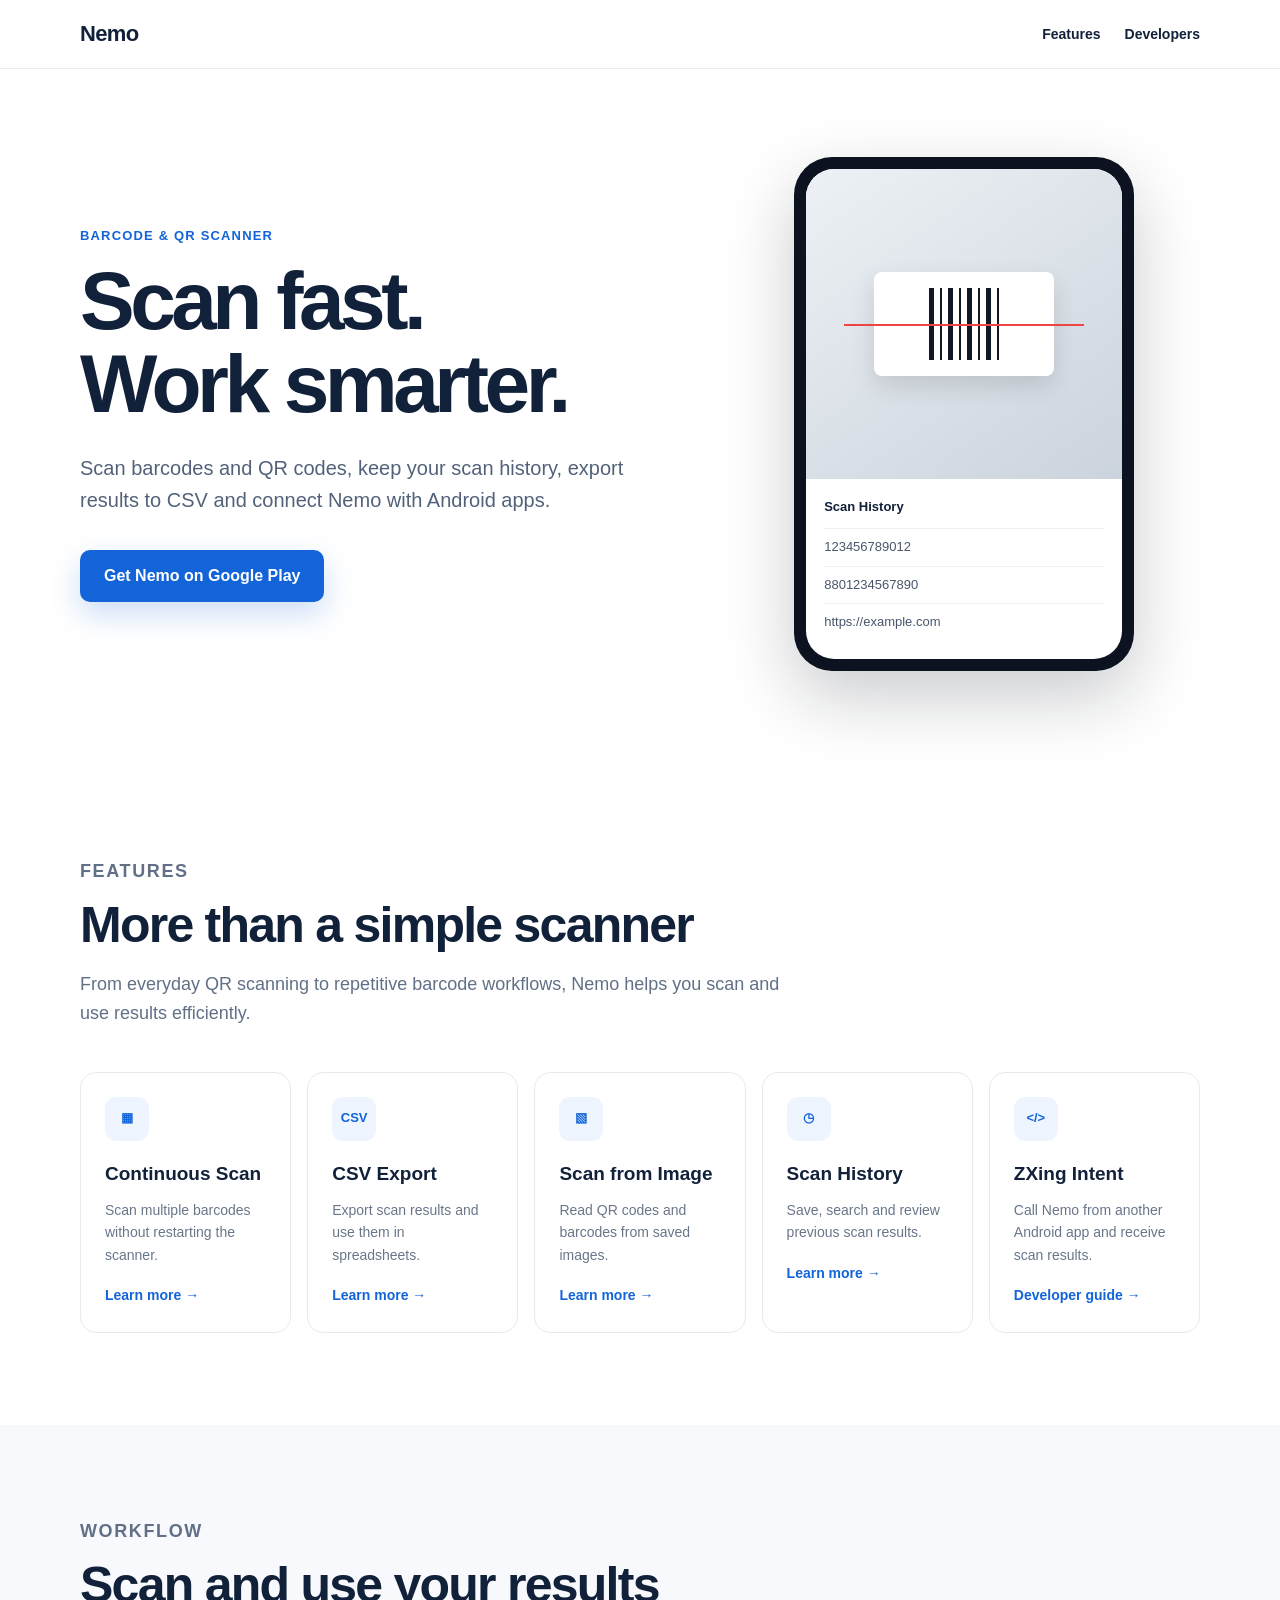
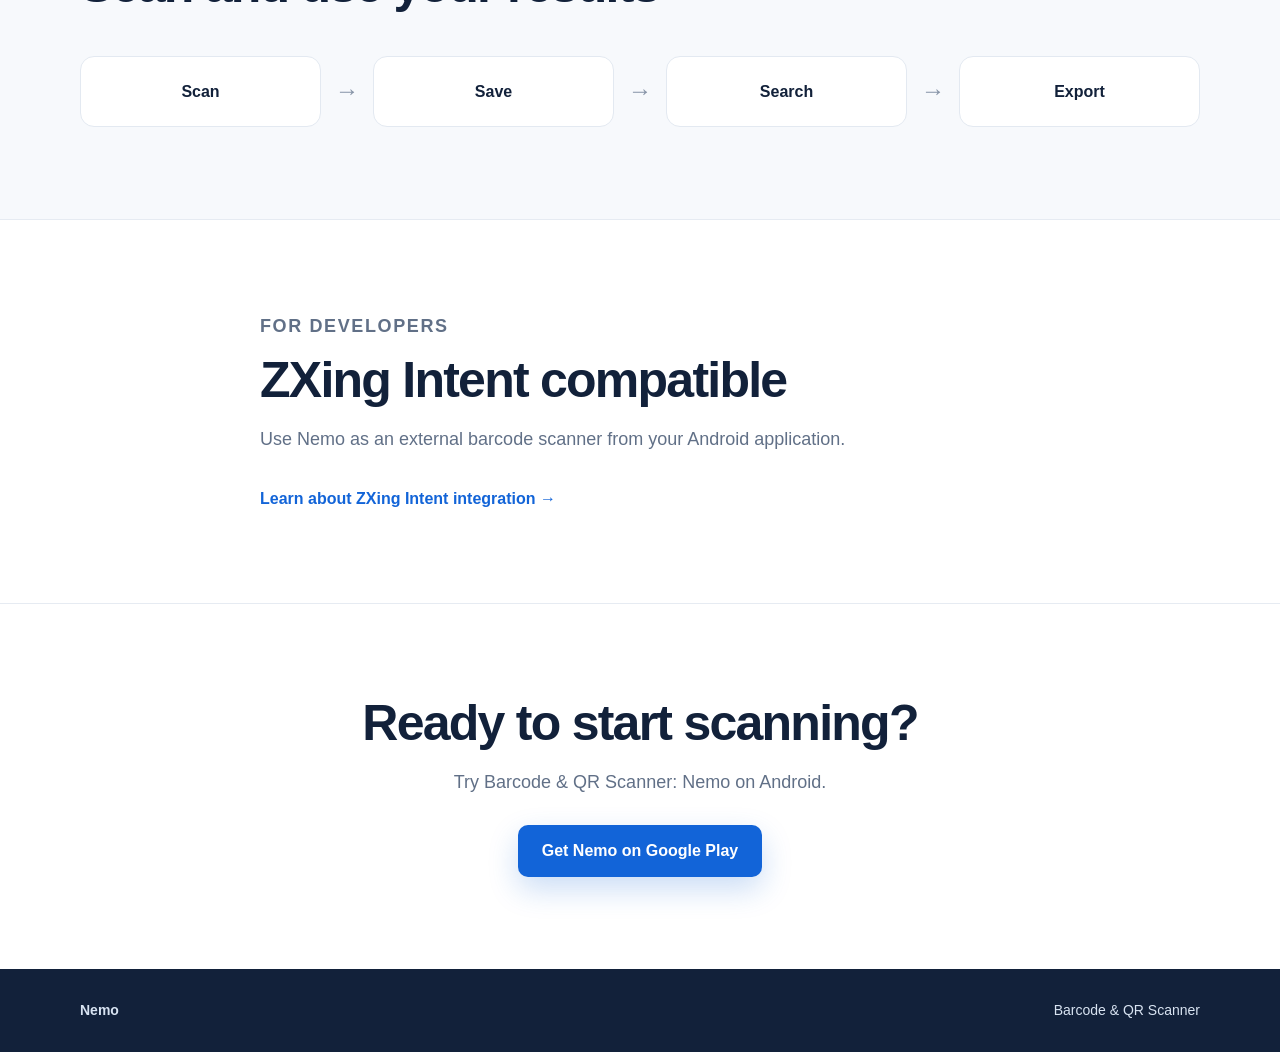
==== index.html @ 922a082a "feat: add ZXing Intent developer landing page" ====
<!DOCTYPE html>
<html lang="en">
<head>
    <meta charset="UTF-8">
    <meta name="viewport" content="width=device-width, initial-scale=1.0">

    <title>Barcode & QR Scanner: Nemo</title>
    <meta
        name="description"
        content="Fast barcode and QR scanning with continuous scan, image scanning, history, CSV export and ZXing Intent support."
    >

    <link rel="stylesheet" href="css/style.css">
</head>

<body>

<header class="site-header">
    <div class="container header-inner">
        <a href="./" class="logo">Nemo</a>

        <nav class="nav">
            <a href="#features">Features</a>
            <a href="#developers">Developers</a>
        </nav>
    </div>
</header>

<main>

    <section class="hero">
        <div class="container hero-inner">

            <div class="hero-copy">
                <p class="eyebrow">Barcode & QR Scanner</p>

                <h1>
                    Scan fast.<br>
                    Work smarter.
                </h1>

                <p class="hero-description">
                    Scan barcodes and QR codes, keep your scan history,
                    export results to CSV and connect Nemo with Android apps.
                </p>

                <div class="hero-actions">
                    <a
                        class="button button-primary play-store-cta"
                        data-page="home"
                        href="https://play.google.com/store/apps/details?id=kr.co.bizadmin.scanner"
                        target="_blank"
                        rel="noopener noreferrer"
                    >
                        Get Nemo on Google Play
                    </a>
                </div>
            </div>

            <div class="scanner-preview" aria-label="Nemo scanner preview">
                <div class="phone-frame">
                    <div class="phone-screen">
                        <div class="camera-area">
                            <div class="scan-line"></div>
                            <div class="barcode-box">
                                <span></span>
                                <span></span>
                                <span></span>
                                <span></span>
                                <span></span>
                                <span></span>
                                <span></span>
                                <span></span>
                            </div>
                        </div>

                        <div class="history-preview">
                            <strong>Scan History</strong>
                            <div>123456789012</div>
                            <div>8801234567890</div>
                            <div>https://example.com</div>
                        </div>
                    </div>
                </div>
            </div>

        </div>
    </section>

    <section class="section" id="features">
        <div class="container">

            <div class="section-heading">
                <p class="eyebrow">Features</p>
                <h2>More than a simple scanner</h2>
                <p>
                    From everyday QR scanning to repetitive barcode workflows,
                    Nemo helps you scan and use results efficiently.
                </p>
            </div>

            <div class="feature-grid">

                <a class="feature-card" href="continuous-barcode-scanner/">
                    <div class="feature-icon">▦</div>
                    <h3>Continuous Scan</h3>
                    <p>Scan multiple barcodes without restarting the scanner.</p>
                    <span class="feature-link">Learn more →</span>
                </a>

                <a class="feature-card" href="barcode-scanner-csv-export/">
                    <div class="feature-icon">CSV</div>
                    <h3>CSV Export</h3>
                    <p>Export scan results and use them in spreadsheets.</p>
                    <span class="feature-link">Learn more →</span>
                </a>

                <a class="feature-card" href="scan-qr-from-image/">
                    <div class="feature-icon">▧</div>
                    <h3>Scan from Image</h3>
                    <p>Read QR codes and barcodes from saved images.</p>
                    <span class="feature-link">Learn more →</span>
                </a>

                <a class="feature-card" href="barcode-scanner-history/">
                    <div class="feature-icon">◷</div>
                    <h3>Scan History</h3>
                    <p>Save, search and review previous scan results.</p>
                    <span class="feature-link">Learn more →</span>
                </a>

                <a class="feature-card" href="zxing-intent-scanner/">
                    <div class="feature-icon">&lt;/&gt;</div>
                    <h3>ZXing Intent</h3>
                    <p>Call Nemo from another Android app and receive scan results.</p>
                    <span class="feature-link">Developer guide →</span>
                </a>

            </div>
        </div>
    </section>

    <section class="section workflow-section">
        <div class="container">
            <div class="section-heading">
                <p class="eyebrow">Workflow</p>
                <h2>Scan and use your results</h2>
            </div>

            <div class="workflow-row">
                <div class="workflow-item">Scan</div>
                <div class="workflow-arrow">→</div>
                <div class="workflow-item">Save</div>
                <div class="workflow-arrow">→</div>
                <div class="workflow-item">Search</div>
                <div class="workflow-arrow">→</div>
                <div class="workflow-item">Export</div>
            </div>
        </div>
    </section>

    <section class="section developer-section" id="developers">
        <div class="container developer-inner">
            <p class="eyebrow">For Developers</p>
            <h2>ZXing Intent compatible</h2>
            <p>
                Use Nemo as an external barcode scanner
                from your Android application.
            </p>

            <a href="zxing-intent-scanner/" class="text-link">
                Learn about ZXing Intent integration →
            </a>
        </div>
    </section>

    <section class="section final-cta">
        <div class="container">
            <h2>Ready to start scanning?</h2>
            <p>Try Barcode & QR Scanner: Nemo on Android.</p>

            <a
                class="button button-primary play-store-cta"
                data-page="home"
                href="https://play.google.com/store/apps/details?id=kr.co.bizadmin.scanner"
                target="_blank"
                rel="noopener noreferrer"
            >
                Get Nemo on Google Play
            </a>
        </div>
    </section>

</main>

<footer class="site-footer">
    <div class="container footer-inner">
        <strong>Nemo</strong>
        <span>Barcode & QR Scanner</span>
    </div>
</footer>

<script src="js/main.js"></script>

</body>
</html>
---- css/style.css ----
* {
    box-sizing: border-box;
}

html {
    scroll-behavior: smooth;
}

body {
    margin: 0;
    font-family:
        -apple-system,
        BlinkMacSystemFont,
        "Segoe UI",
        Roboto,
        Arial,
        sans-serif;
    color: #12213a;
    background: #ffffff;
    line-height: 1.6;
}

a {
    color: inherit;
    text-decoration: none;
}

.container {
    width: min(1120px, calc(100% - 40px));
    margin: 0 auto;
}

.site-header {
    position: sticky;
    top: 0;
    z-index: 100;
    border-bottom: 1px solid #e7ecf3;
    background: rgba(255, 255, 255, 0.94);
    backdrop-filter: blur(12px);
}

.header-inner {
    min-height: 68px;
    display: flex;
    align-items: center;
    justify-content: space-between;
    gap: 24px;
}

.logo {
    font-size: 22px;
    font-weight: 800;
    letter-spacing: -0.03em;
}

.nav {
    display: flex;
    gap: 24px;
}

.nav a {
    font-size: 14px;
    font-weight: 700;
}

.hero {
    padding: 88px 0 94px;
    overflow: hidden;
}

.hero-inner {
    display: grid;
    grid-template-columns: 1.1fr 0.9fr;
    align-items: center;
    gap: 72px;
}

.hero-copy {
    max-width: 660px;
}

.eyebrow {
    margin: 0 0 12px;
    font-size: 13px;
    font-weight: 800;
    letter-spacing: 0.09em;
    text-transform: uppercase;
    color: #1264d8;
}

.hero h1 {
    margin: 0;
    font-size: clamp(52px, 7vw, 82px);
    line-height: 1.02;
    letter-spacing: -0.055em;
}

.hero-description {
    max-width: 650px;
    margin: 26px 0 0;
    font-size: 20px;
    color: #53627a;
}

.hero-actions {
    margin-top: 34px;
}

.button {
    display: inline-flex;
    align-items: center;
    justify-content: center;
    min-height: 52px;
    padding: 0 24px;
    border-radius: 10px;
    font-weight: 800;
    transition: transform 0.18s ease, box-shadow 0.18s ease;
}

.button:hover {
    transform: translateY(-2px);
}

.button-primary {
    color: #ffffff;
    background: #1264d8;
    box-shadow: 0 12px 30px rgba(18, 100, 216, 0.22);
}

.scanner-preview {
    display: flex;
    justify-content: center;
}

.phone-frame {
    width: min(340px, 84vw);
    padding: 12px;
    border-radius: 38px;
    background: #0c1220;
    box-shadow: 0 26px 70px rgba(12, 18, 32, 0.22);
}

.phone-screen {
    overflow: hidden;
    border-radius: 28px;
    background: #ffffff;
}

.camera-area {
    position: relative;
    min-height: 310px;
    display: grid;
    place-items: center;
    background: linear-gradient(145deg, #edf1f5, #cbd3dc);
}

.scan-line {
    position: absolute;
    left: 12%;
    right: 12%;
    top: 50%;
    height: 2px;
    background: #ef4444;
}

.barcode-box {
    width: 180px;
    height: 104px;
    padding: 16px;
    display: flex;
    gap: 6px;
    justify-content: center;
    align-items: stretch;
    border-radius: 8px;
    background: #ffffff;
    box-shadow: 0 10px 25px rgba(0, 0, 0, 0.12);
}

.barcode-box span {
    width: 5px;
    background: #111827;
}

.barcode-box span:nth-child(2n) {
    width: 2px;
}

.history-preview {
    padding: 18px;
    font-size: 13px;
}

.history-preview strong {
    display: block;
    margin-bottom: 10px;
}

.history-preview div {
    padding: 8px 0;
    border-top: 1px solid #edf0f4;
    color: #49566b;
}

.section {
    padding: 92px 0;
}

.section-heading {
    max-width: 720px;
    margin-bottom: 44px;
}

.section-heading h2,
.developer-section h2,
.final-cta h2 {
    margin: 0 0 16px;
    font-size: clamp(34px, 5vw, 50px);
    line-height: 1.08;
    letter-spacing: -0.035em;
}

.section-heading p,
.developer-section p,
.final-cta p {
    color: #617087;
    font-size: 18px;
}

.feature-grid {
    display: grid;
    grid-template-columns: repeat(5, minmax(0, 1fr));
    gap: 16px;
}

.feature-card {
    min-height: 200px;
    padding: 24px;
    border: 1px solid #e6ebf2;
    border-radius: 16px;
    background: #ffffff;
}

.feature-icon {
    width: 44px;
    height: 44px;
    margin-bottom: 18px;
    display: grid;
    place-items: center;
    border-radius: 11px;
    background: #eef5ff;
    color: #1264d8;
    font-size: 13px;
    font-weight: 900;
}

.feature-card h3 {
    margin: 0 0 10px;
    font-size: 19px;
}

.feature-card p {
    margin: 0;
    color: #69768a;
    font-size: 14px;
}

.workflow-section {
    background: #f7f9fc;
}

.workflow-row {
    display: flex;
    align-items: center;
    gap: 14px;
}

.workflow-item {
    flex: 1;
    padding: 22px;
    text-align: center;
    border: 1px solid #e3e9f1;
    border-radius: 14px;
    background: #ffffff;
    font-weight: 800;
}

.workflow-arrow {
    color: #8794a7;
    font-size: 24px;
}

.developer-section {
    border-top: 1px solid #e6ebf2;
    border-bottom: 1px solid #e6ebf2;
}

.developer-inner {
    max-width: 760px;
}

.text-link {
    display: inline-block;
    margin-top: 14px;
    color: #1264d8;
    font-weight: 800;
}

.final-cta {
    text-align: center;
}

.final-cta p {
    margin-bottom: 28px;
}

.site-footer {
    padding: 30px 0;
    color: #d8e3f1;
    background: #12213a;
}

.footer-inner {
    display: flex;
    justify-content: space-between;
    gap: 18px;
    font-size: 14px;
}

@media (max-width: 980px) {
    .feature-grid {
        grid-template-columns: repeat(2, minmax(0, 1fr));
    }
}

@media (max-width: 760px) {
    .container {
        width: min(100% - 28px, 1120px);
    }

    .nav {
        gap: 14px;
    }

    .nav a {
        font-size: 13px;
    }

    .hero {
        padding: 66px 0 70px;
    }

    .hero-inner {
        grid-template-columns: 1fr;
        gap: 50px;
    }

    .hero-copy {
        text-align: center;
    }

    .hero-description {
        font-size: 18px;
    }

    .section {
        padding: 66px 0;
    }

    .feature-grid {
        grid-template-columns: 1fr;
    }

    .workflow-row {
        flex-direction: column;
    }

    .workflow-item {
        width: 100%;
    }

    .workflow-arrow {
        transform: rotate(90deg);
    }

    .footer-inner {
        flex-direction: column;
        align-items: center;
    }
}


.feature-link {
    display: inline-block;
    margin-top: 18px;
    color: #1264d8;
    font-size: 14px;
    font-weight: 800;
}

.page-hero {
    padding: 82px 0 72px;
    border-bottom: 1px solid #e7ecf3;
}

.page-hero-inner {
    max-width: 820px;
}

.page-hero h1 {
    margin: 0;
    font-size: clamp(46px, 7vw, 72px);
    line-height: 1.04;
    letter-spacing: -0.05em;
}

.page-hero p {
    max-width: 720px;
    margin: 24px 0 0;
    color: #5f6e84;
    font-size: 19px;
}

.page-hero-actions {
    margin-top: 30px;
}

.content-section {
    padding: 84px 0;
}

.content-narrow {
    max-width: 820px;
}

.content-section h2 {
    margin: 0 0 18px;
    font-size: clamp(30px, 4vw, 44px);
    line-height: 1.12;
    letter-spacing: -0.035em;
}

.content-section p {
    color: #5f6e84;
    font-size: 18px;
}

.use-case-grid {
    display: grid;
    grid-template-columns: repeat(3, minmax(0, 1fr));
    gap: 18px;
    margin-top: 34px;
}

.use-case-card {
    padding: 24px;
    border: 1px solid #e5ebf2;
    border-radius: 16px;
    background: #ffffff;
}

.use-case-card h3 {
    margin: 0 0 10px;
    font-size: 19px;
}

.use-case-card p {
    margin: 0;
    font-size: 15px;
}

.related-links {
    display: flex;
    flex-wrap: wrap;
    gap: 12px;
    margin-top: 26px;
}

.related-links a {
    padding: 12px 16px;
    border: 1px solid #dfe6ef;
    border-radius: 10px;
    font-weight: 750;
}

.back-home {
    display: inline-block;
    margin-bottom: 18px;
    color: #1264d8;
    font-weight: 800;
}

@media (max-width: 760px) {
    .page-hero {
        padding: 62px 0 56px;
    }

    .content-section {
        padding: 64px 0;
    }

    .use-case-grid {
        grid-template-columns: 1fr;
    }
}


.code-block {
    margin: 28px 0 0;
    padding: 22px;
    overflow-x: auto;
    border: 1px solid #dfe6ef;
    border-radius: 14px;
    background: #0f172a;
    color: #e5edf7;
    font-family:
        "SFMono-Regular",
        Consolas,
        "Liberation Mono",
        Menlo,
        monospace;
    font-size: 14px;
    line-height: 1.7;
}

.code-block code {
    white-space: pre;
}

.notice {
    margin-top: 24px;
    padding: 18px 20px;
    border-left: 4px solid #1264d8;
    border-radius: 10px;
    background: #eef5ff;
    color: #35445a;
}

.developer-flow {
    display: grid;
    grid-template-columns: repeat(5, minmax(0, 1fr));
    gap: 12px;
    align-items: center;
    margin-top: 34px;
}

.developer-flow .workflow-item {
    min-height: 82px;
    display: grid;
    place-items: center;
}

.developer-flow .workflow-arrow {
    text-align: center;
}

@media (max-width: 760px) {
    .developer-flow {
        grid-template-columns: 1fr;
    }

    .developer-flow .workflow-arrow {
        transform: rotate(90deg);
    }
}
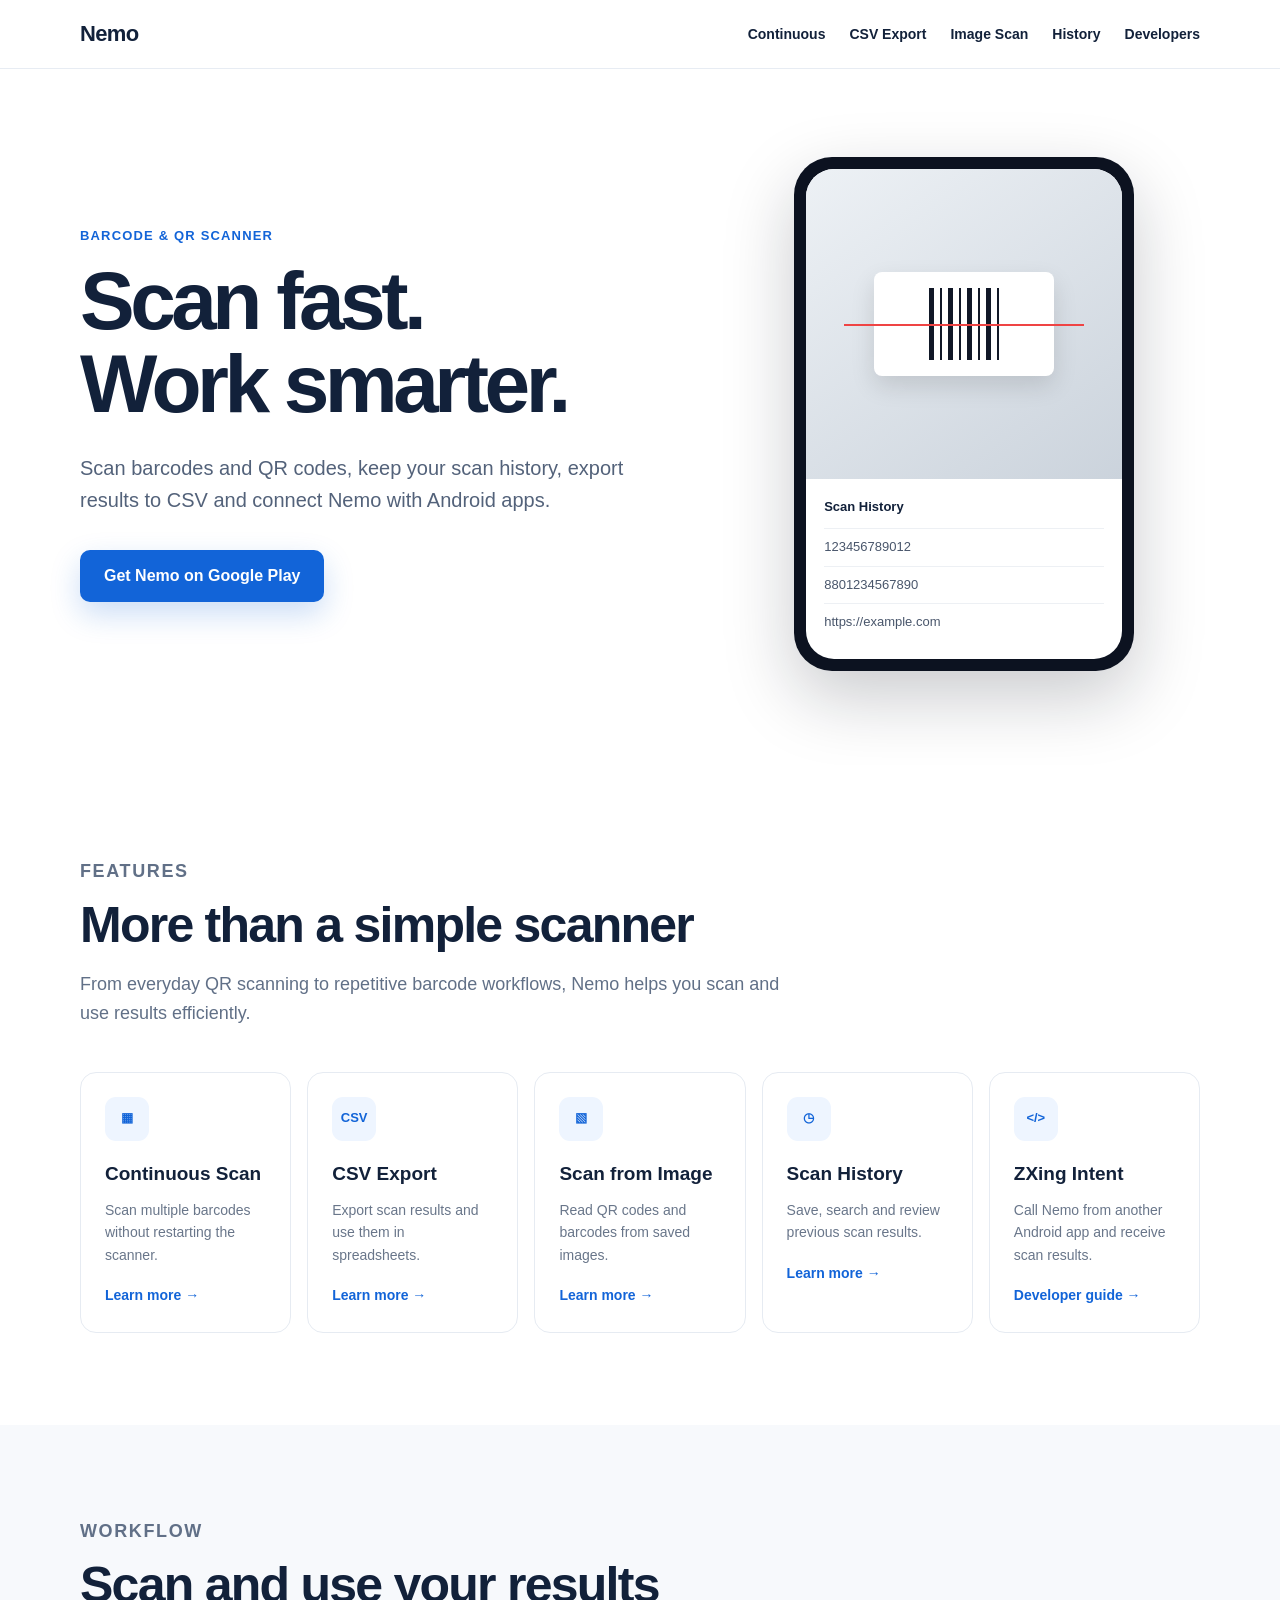
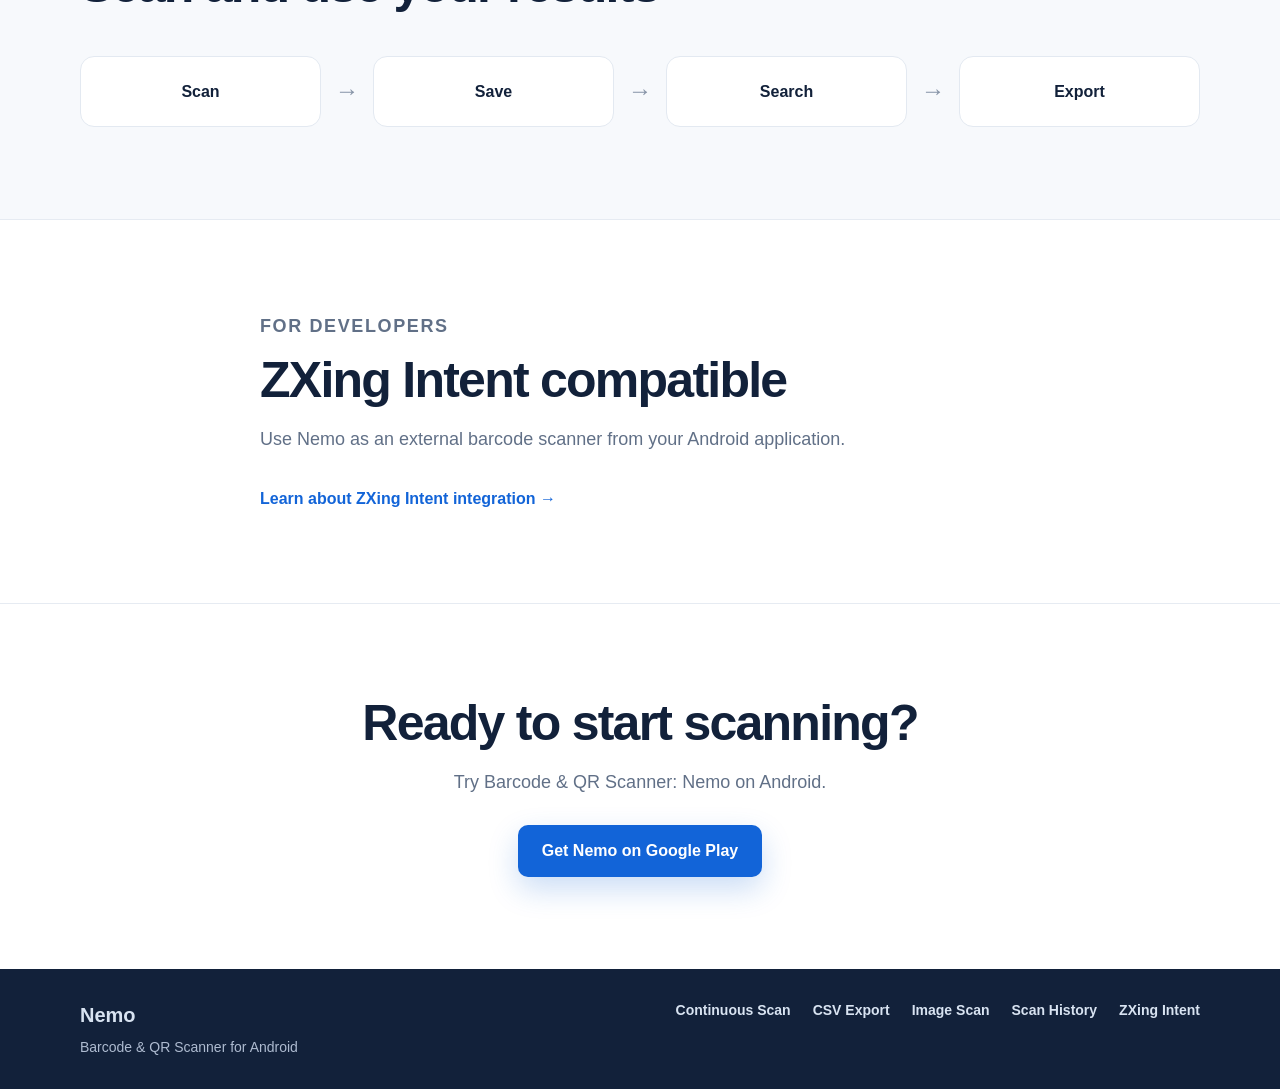
==== commit 2c3585ad: "feat: complete Nemo marketing website v1.0" ====
--- a/index.html
+++ b/index.html
@@ -5,10 +5,16 @@
     <meta name="viewport" content="width=device-width, initial-scale=1.0">
 
     <title>Barcode & QR Scanner: Nemo</title>
-    <meta
-        name="description"
-        content="Fast barcode and QR scanning with continuous scan, image scanning, history, CSV export and ZXing Intent support."
-    >
+    <meta name="description" content="Fast barcode and QR scanning with continuous scan, image scanning, history, CSV export and ZXing Intent support.">
+
+
+    <link rel="canonical" href="https://silice-kim.github.io/nemo-scanner-web/">
+
+    <meta property="og:title" content="Barcode & QR Scanner: Nemo">
+    <meta property="og:description" content="Fast barcode and QR scanning with continuous scan, image scanning, history, CSV export and ZXing Intent support.">
+    <meta property="og:type" content="website">
+    <meta property="og:url" content="https://silice-kim.github.io/nemo-scanner-web/">
+    <meta property="og:site_name" content="Nemo">
 
     <link rel="stylesheet" href="css/style.css">
 </head>
@@ -17,11 +23,18 @@
 
 <header class="site-header">
     <div class="container header-inner">
-        <a href="./" class="logo">Nemo</a>
-
-        <nav class="nav">
-            <a href="#features">Features</a>
-            <a href="#developers">Developers</a>
+        <a href="" class="logo">Nemo</a>
+
+        <button class="menu-toggle" type="button" aria-label="Toggle navigation" aria-expanded="false">
+            Menu
+        </button>
+
+        <nav class="nav site-nav">
+            <a href="continuous-barcode-scanner/">Continuous</a>
+            <a href="barcode-scanner-csv-export/">CSV Export</a>
+            <a href="scan-qr-from-image/">Image Scan</a>
+            <a href="barcode-scanner-history/">History</a>
+            <a href="zxing-intent-scanner/">Developers</a>
         </nav>
     </div>
 </header>
@@ -194,9 +207,19 @@
 </main>
 
 <footer class="site-footer">
-    <div class="container footer-inner">
-        <strong>Nemo</strong>
-        <span>Barcode & QR Scanner</span>
+    <div class="container footer-grid">
+        <div>
+            <strong class="footer-brand">Nemo</strong>
+            <p>Barcode & QR Scanner for Android</p>
+        </div>
+
+        <nav class="footer-nav" aria-label="Footer navigation">
+            <a href="continuous-barcode-scanner/">Continuous Scan</a>
+            <a href="barcode-scanner-csv-export/">CSV Export</a>
+            <a href="scan-qr-from-image/">Image Scan</a>
+            <a href="barcode-scanner-history/">Scan History</a>
+            <a href="zxing-intent-scanner/">ZXing Intent</a>
+        </nav>
     </div>
 </footer>
 
--- a/css/style.css
+++ b/css/style.css
@@ -562,3 +562,105 @@
         transform: rotate(90deg);
     }
 }
+
+
+/* Step 7: final integrated navigation and footer */
+.menu-toggle {
+    display: none;
+    border: 1px solid #dfe6ef;
+    border-radius: 9px;
+    padding: 8px 11px;
+    background: #ffffff;
+    color: #12213a;
+    font: inherit;
+    font-size: 13px;
+    font-weight: 800;
+    cursor: pointer;
+}
+
+.site-nav a {
+    white-space: nowrap;
+}
+
+.site-nav a:hover,
+.footer-nav a:hover {
+    color: #1264d8;
+}
+
+.footer-grid {
+    display: grid;
+    grid-template-columns: 1fr 2fr;
+    gap: 40px;
+    align-items: start;
+}
+
+.footer-brand {
+    display: block;
+    margin-bottom: 5px;
+    font-size: 20px;
+}
+
+.footer-grid p {
+    margin: 0;
+    color: #aebbd0;
+    font-size: 14px;
+}
+
+.footer-nav {
+    display: flex;
+    flex-wrap: wrap;
+    justify-content: flex-end;
+    gap: 12px 22px;
+    font-size: 14px;
+    font-weight: 700;
+}
+
+@media (max-width: 900px) {
+    .menu-toggle {
+        display: inline-flex;
+    }
+
+    .header-inner {
+        position: relative;
+    }
+
+    .site-nav {
+        display: none;
+        position: absolute;
+        top: 58px;
+        left: 0;
+        right: 0;
+        flex-direction: column;
+        gap: 0;
+        padding: 10px;
+        border: 1px solid #e3e9f1;
+        border-radius: 12px;
+        background: #ffffff;
+        box-shadow: 0 18px 40px rgba(12, 18, 32, 0.12);
+    }
+
+    .site-nav.is-open {
+        display: flex;
+    }
+
+    .site-nav a {
+        padding: 11px 12px;
+        border-radius: 8px;
+    }
+
+    .site-nav a:hover {
+        background: #f5f8fc;
+    }
+}
+
+@media (max-width: 760px) {
+    .footer-grid {
+        grid-template-columns: 1fr;
+        gap: 24px;
+        text-align: center;
+    }
+
+    .footer-nav {
+        justify-content: center;
+    }
+}
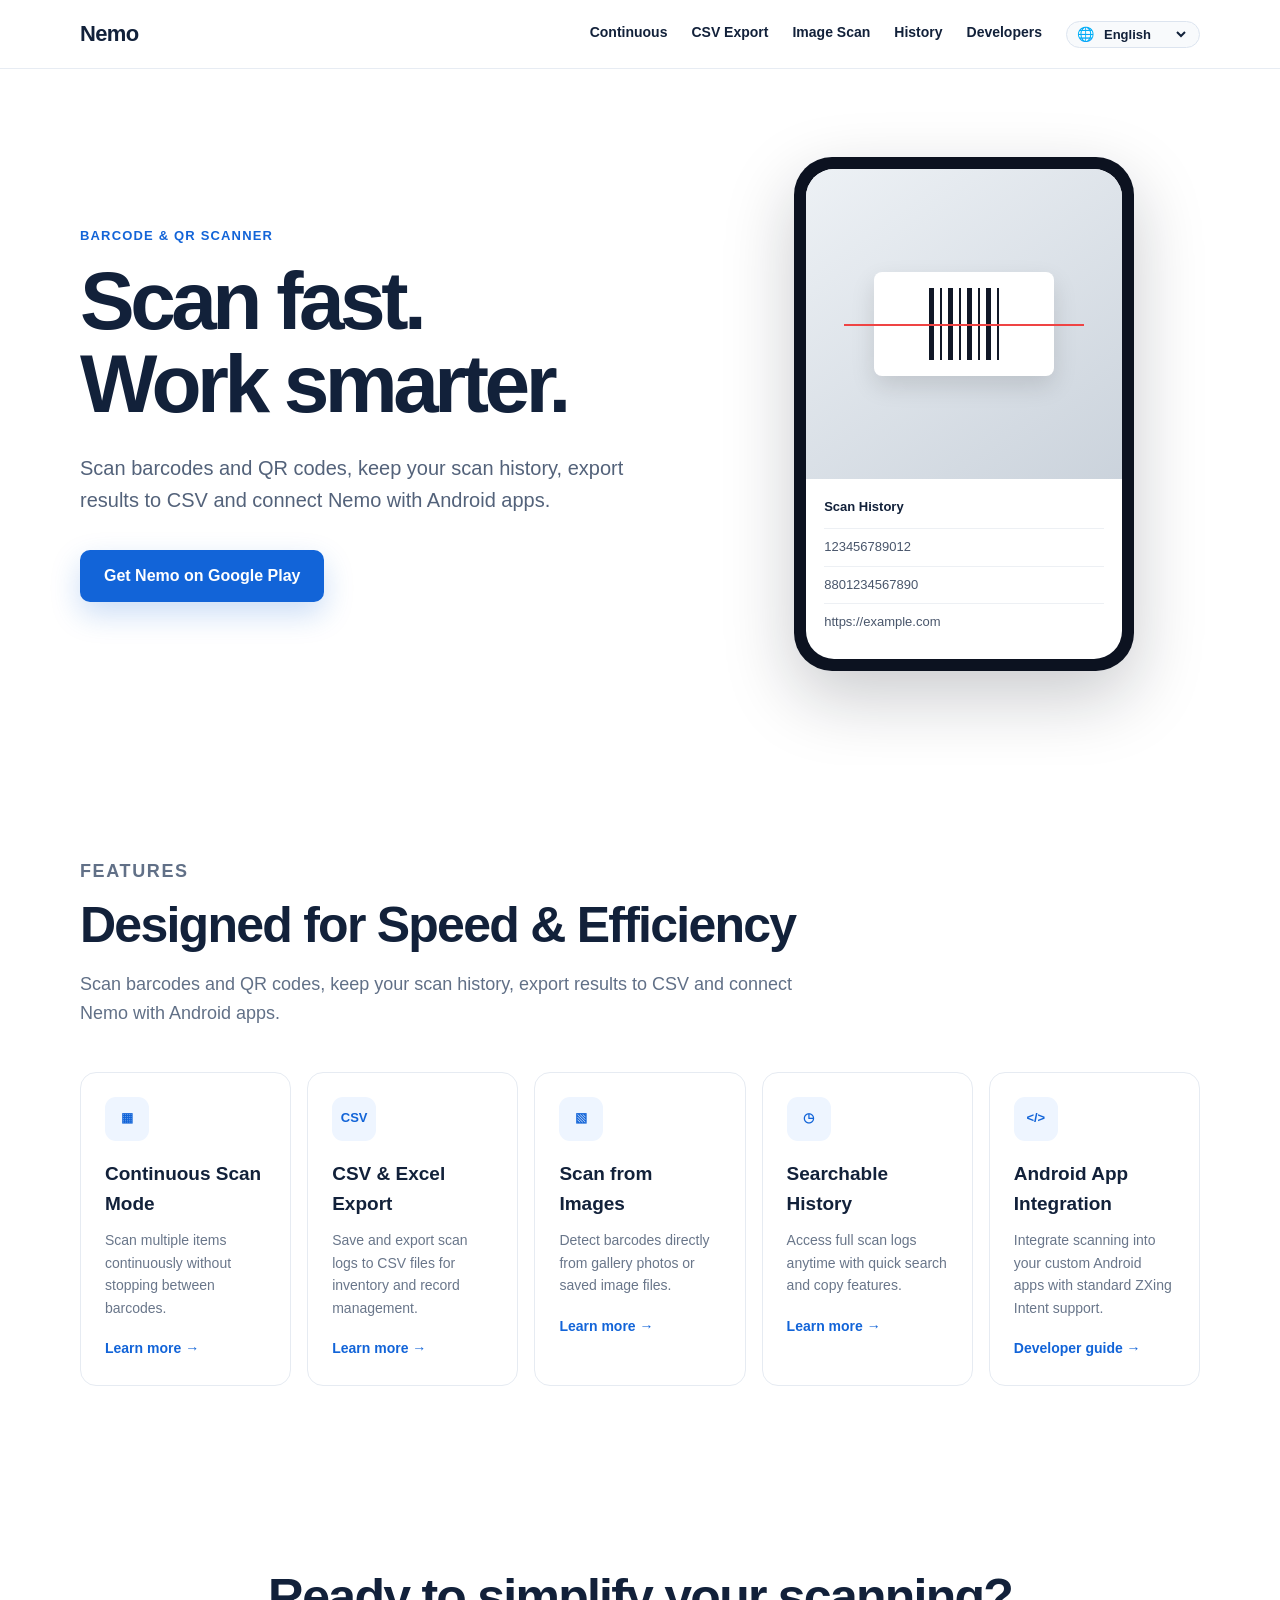
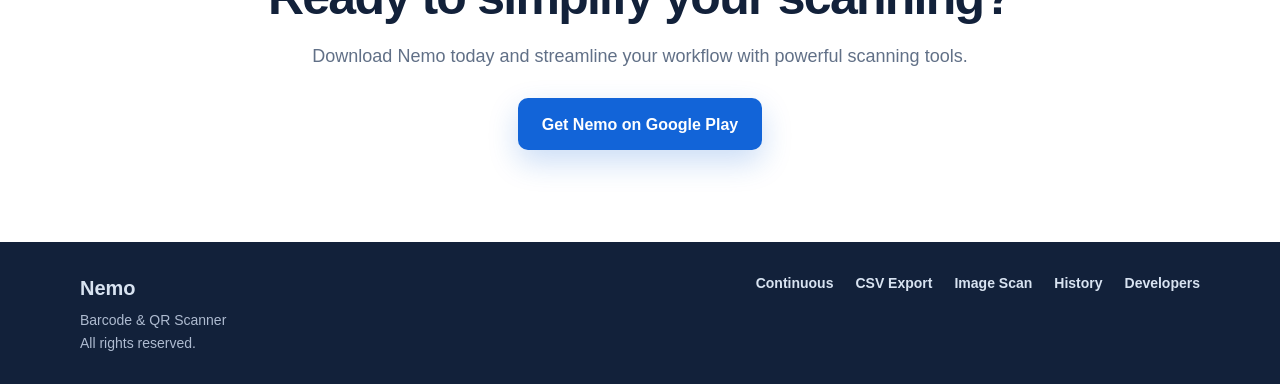
==== commit 573c9815: "feat: add 9-language i18n support (ko, en, ja, de, es, fr, pt, zh-CN, zh-TW)" ====
--- a/index.html
+++ b/index.html
@@ -7,19 +7,28 @@
     <title>Barcode & QR Scanner: Nemo</title>
     <meta name="description" content="Fast barcode and QR scanning with continuous scan, image scanning, history, CSV export and ZXing Intent support.">
 
-
-    <link rel="canonical" href="https://silice-kim.github.io/nemo-scanner-web/">
+    <link rel="canonical" href="https://nemo-scanner.bizadmin.co.kr/">
+    <link rel="alternate" hreflang="x-default" href="https://nemo-scanner.bizadmin.co.kr/">
+    <link rel="alternate" hreflang="en" href="https://nemo-scanner.bizadmin.co.kr/?lang=en">
+    <link rel="alternate" hreflang="ko" href="https://nemo-scanner.bizadmin.co.kr/?lang=ko">
+    <link rel="alternate" hreflang="ja" href="https://nemo-scanner.bizadmin.co.kr/?lang=ja">
+    <link rel="alternate" hreflang="de" href="https://nemo-scanner.bizadmin.co.kr/?lang=de">
+    <link rel="alternate" hreflang="es" href="https://nemo-scanner.bizadmin.co.kr/?lang=es">
+    <link rel="alternate" hreflang="fr" href="https://nemo-scanner.bizadmin.co.kr/?lang=fr">
+    <link rel="alternate" hreflang="pt" href="https://nemo-scanner.bizadmin.co.kr/?lang=pt">
+    <link rel="alternate" hreflang="zh-CN" href="https://nemo-scanner.bizadmin.co.kr/?lang=zh-CN">
+    <link rel="alternate" hreflang="zh-TW" href="https://nemo-scanner.bizadmin.co.kr/?lang=zh-TW">
 
     <meta property="og:title" content="Barcode & QR Scanner: Nemo">
     <meta property="og:description" content="Fast barcode and QR scanning with continuous scan, image scanning, history, CSV export and ZXing Intent support.">
     <meta property="og:type" content="website">
-    <meta property="og:url" content="https://silice-kim.github.io/nemo-scanner-web/">
+    <meta property="og:url" content="https://nemo-scanner.bizadmin.co.kr/">
     <meta property="og:site_name" content="Nemo">
 
     <link rel="stylesheet" href="css/style.css">
 </head>
 
-<body>
+<body data-i18n-page-title="cont_page_title">
 
 <header class="site-header">
     <div class="container header-inner">
@@ -30,11 +39,11 @@
         </button>
 
         <nav class="nav site-nav">
-            <a href="continuous-barcode-scanner/">Continuous</a>
-            <a href="barcode-scanner-csv-export/">CSV Export</a>
-            <a href="scan-qr-from-image/">Image Scan</a>
-            <a href="barcode-scanner-history/">History</a>
-            <a href="zxing-intent-scanner/">Developers</a>
+            <a href="continuous-barcode-scanner/" data-i18n="nav_continuous">Continuous</a>
+            <a href="barcode-scanner-csv-export/" data-i18n="nav_csv">CSV Export</a>
+            <a href="scan-qr-from-image/" data-i18n="nav_image">Image Scan</a>
+            <a href="barcode-scanner-history/" data-i18n="nav_history">History</a>
+            <a href="zxing-intent-scanner/" data-i18n="nav_developers">Developers</a>
         </nav>
     </div>
 </header>
@@ -45,14 +54,14 @@
         <div class="container hero-inner">
 
             <div class="hero-copy">
-                <p class="eyebrow">Barcode & QR Scanner</p>
-
-                <h1>
+                <p class="eyebrow" data-i18n="eyebrow">Barcode & QR Scanner</p>
+
+                <h1 data-i18n="hero_title">
                     Scan fast.<br>
                     Work smarter.
                 </h1>
 
-                <p class="hero-description">
+                <p class="hero-description" data-i18n="hero_desc">
                     Scan barcodes and QR codes, keep your scan history,
                     export results to CSV and connect Nemo with Android apps.
                 </p>
@@ -64,6 +73,7 @@
                         href="https://play.google.com/store/apps/details?id=kr.co.bizadmin.scanner"
                         target="_blank"
                         rel="noopener noreferrer"
+                        data-i18n="get_nemo"
                     >
                         Get Nemo on Google Play
                     </a>
@@ -88,7 +98,7 @@
                         </div>
 
                         <div class="history-preview">
-                            <strong>Scan History</strong>
+                            <strong data-i18n="scan_history_title">Scan History</strong>
                             <div>123456789012</div>
                             <div>8801234567890</div>
                             <div>https://example.com</div>
@@ -105,8 +115,8 @@
 
             <div class="section-heading">
                 <p class="eyebrow">Features</p>
-                <h2>More than a simple scanner</h2>
-                <p>
+                <h2 data-i18n="features_title">More than a simple scanner</h2>
+                <p data-i18n="hero_desc">
                     From everyday QR scanning to repetitive barcode workflows,
                     Nemo helps you scan and use results efficiently.
                 </p>
@@ -116,81 +126,47 @@
 
                 <a class="feature-card" href="continuous-barcode-scanner/">
                     <div class="feature-icon">▦</div>
-                    <h3>Continuous Scan</h3>
-                    <p>Scan multiple barcodes without restarting the scanner.</p>
+                    <h3 data-i18n="feat_continuous_title">Continuous Scan</h3>
+                    <p data-i18n="feat_continuous_desc">Scan multiple barcodes without restarting the scanner.</p>
                     <span class="feature-link">Learn more →</span>
                 </a>
 
                 <a class="feature-card" href="barcode-scanner-csv-export/">
                     <div class="feature-icon">CSV</div>
-                    <h3>CSV Export</h3>
-                    <p>Export scan results and use them in spreadsheets.</p>
+                    <h3 data-i18n="feat_csv_title">CSV Export</h3>
+                    <p data-i18n="feat_csv_desc">Export scan results and use them in spreadsheets.</p>
                     <span class="feature-link">Learn more →</span>
                 </a>
 
                 <a class="feature-card" href="scan-qr-from-image/">
                     <div class="feature-icon">▧</div>
-                    <h3>Scan from Image</h3>
-                    <p>Read QR codes and barcodes from saved images.</p>
+                    <h3 data-i18n="feat_image_title">Scan from Image</h3>
+                    <p data-i18n="feat_image_desc">Read QR codes and barcodes from saved images.</p>
                     <span class="feature-link">Learn more →</span>
                 </a>
 
                 <a class="feature-card" href="barcode-scanner-history/">
                     <div class="feature-icon">◷</div>
-                    <h3>Scan History</h3>
-                    <p>Save, search and review previous scan results.</p>
+                    <h3 data-i18n="feat_history_title">Scan History</h3>
+                    <p data-i18n="feat_history_desc">Save, search and review previous scan results.</p>
                     <span class="feature-link">Learn more →</span>
                 </a>
 
                 <a class="feature-card" href="zxing-intent-scanner/">
                     <div class="feature-icon">&lt;/&gt;</div>
-                    <h3>ZXing Intent</h3>
-                    <p>Call Nemo from another Android app and receive scan results.</p>
+                    <h3 data-i18n="feat_intent_title">ZXing Intent</h3>
+                    <p data-i18n="feat_intent_desc">Call Nemo from another Android app and receive scan results.</p>
                     <span class="feature-link">Developer guide →</span>
                 </a>
 
             </div>
-        </div>
-    </section>
-
-    <section class="section workflow-section">
-        <div class="container">
-            <div class="section-heading">
-                <p class="eyebrow">Workflow</p>
-                <h2>Scan and use your results</h2>
-            </div>
-
-            <div class="workflow-row">
-                <div class="workflow-item">Scan</div>
-                <div class="workflow-arrow">→</div>
-                <div class="workflow-item">Save</div>
-                <div class="workflow-arrow">→</div>
-                <div class="workflow-item">Search</div>
-                <div class="workflow-arrow">→</div>
-                <div class="workflow-item">Export</div>
-            </div>
-        </div>
-    </section>
-
-    <section class="section developer-section" id="developers">
-        <div class="container developer-inner">
-            <p class="eyebrow">For Developers</p>
-            <h2>ZXing Intent compatible</h2>
-            <p>
-                Use Nemo as an external barcode scanner
-                from your Android application.
-            </p>
-
-            <a href="zxing-intent-scanner/" class="text-link">
-                Learn about ZXing Intent integration →
-            </a>
         </div>
     </section>
 
     <section class="section final-cta">
         <div class="container">
-            <h2>Ready to start scanning?</h2>
-            <p>Try Barcode & QR Scanner: Nemo on Android.</p>
+            <h2 data-i18n="cta_title">Ready to start scanning?</h2>
+            <p data-i18n="cta_desc">Try Barcode & QR Scanner: Nemo on Android.</p>
 
             <a
                 class="button button-primary play-store-cta"
@@ -198,6 +174,7 @@
                 href="https://play.google.com/store/apps/details?id=kr.co.bizadmin.scanner"
                 target="_blank"
                 rel="noopener noreferrer"
+                data-i18n="get_nemo"
             >
                 Get Nemo on Google Play
             </a>
@@ -210,20 +187,23 @@
     <div class="container footer-grid">
         <div>
             <strong class="footer-brand">Nemo</strong>
-            <p>Barcode & QR Scanner for Android</p>
+            <p data-i18n="eyebrow">Barcode & QR Scanner for Android</p>
+            <p data-i18n="footer_rights">All rights reserved.</p>
         </div>
 
         <nav class="footer-nav" aria-label="Footer navigation">
-            <a href="continuous-barcode-scanner/">Continuous Scan</a>
-            <a href="barcode-scanner-csv-export/">CSV Export</a>
-            <a href="scan-qr-from-image/">Image Scan</a>
-            <a href="barcode-scanner-history/">Scan History</a>
-            <a href="zxing-intent-scanner/">ZXing Intent</a>
+            <a href="continuous-barcode-scanner/" data-i18n="nav_continuous">Continuous Scan</a>
+            <a href="barcode-scanner-csv-export/" data-i18n="nav_csv">CSV Export</a>
+            <a href="scan-qr-from-image/" data-i18n="nav_image">Image Scan</a>
+            <a href="barcode-scanner-history/" data-i18n="nav_history">Scan History</a>
+            <a href="zxing-intent-scanner/" data-i18n="nav_developers">ZXing Intent</a>
         </nav>
     </div>
 </footer>
 
 <script src="js/main.js"></script>
+<script src="js/translations.js"></script>
+<script src="js/i18n.js"></script>
 
 </body>
 </html>
--- a/css/style.css
+++ b/css/style.css
@@ -664,3 +664,44 @@
         justify-content: center;
     }
 }
+
+/* Language Switcher UI */
+.lang-switcher {
+    display: inline-flex;
+    align-items: center;
+    gap: 6px;
+    padding: 4px 10px;
+    border: 1px solid #dce4ef;
+    border-radius: 20px;
+    background: #f8fafc;
+    transition: all 0.2s ease;
+}
+
+.lang-switcher:hover {
+    border-color: #1264d8;
+    background: #ffffff;
+    box-shadow: 0 2px 8px rgba(18, 100, 216, 0.08);
+}
+
+.globe-icon {
+    font-size: 14px;
+    line-height: 1;
+}
+
+.lang-select {
+    border: none;
+    background: transparent;
+    font-size: 13px;
+    font-weight: 700;
+    color: #12213a;
+    cursor: pointer;
+    outline: none;
+    padding-right: 4px;
+}
+
+.lang-select option {
+    background: #ffffff;
+    color: #12213a;
+    font-weight: 500;
+}
+
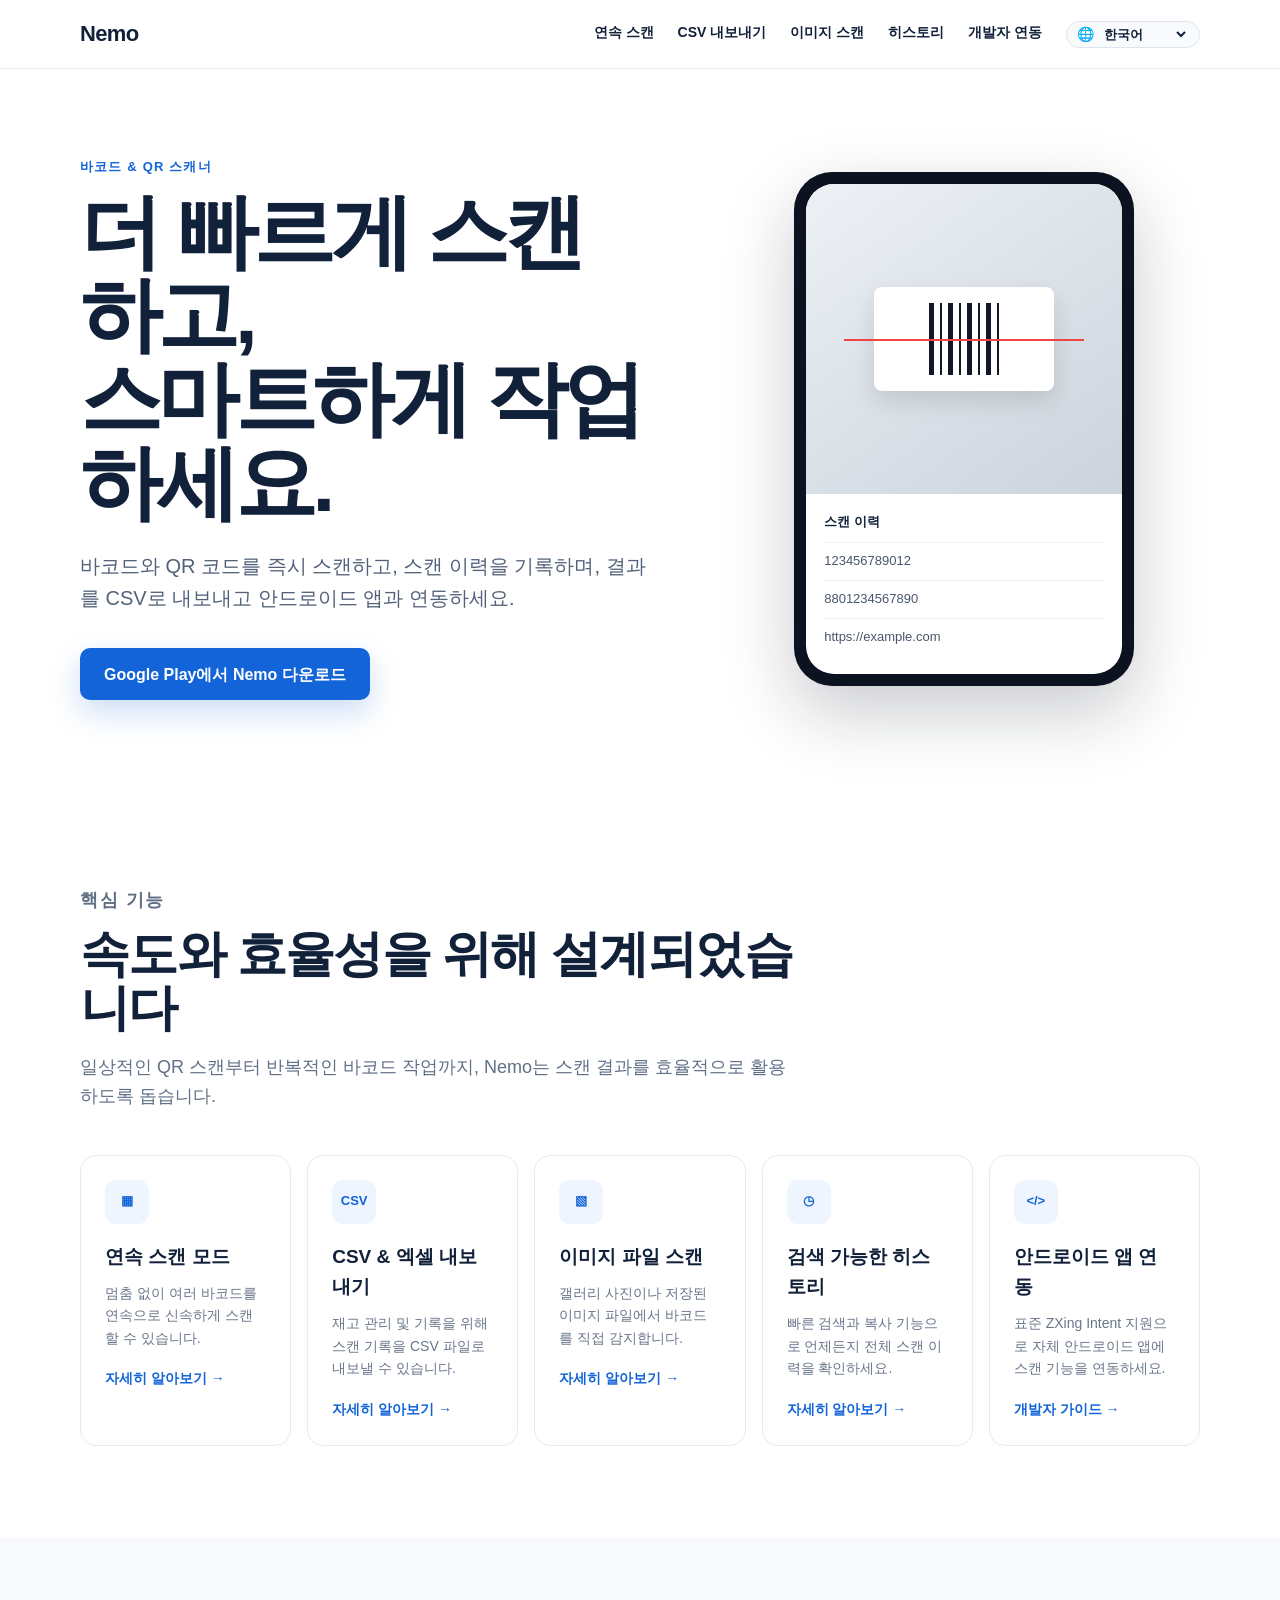
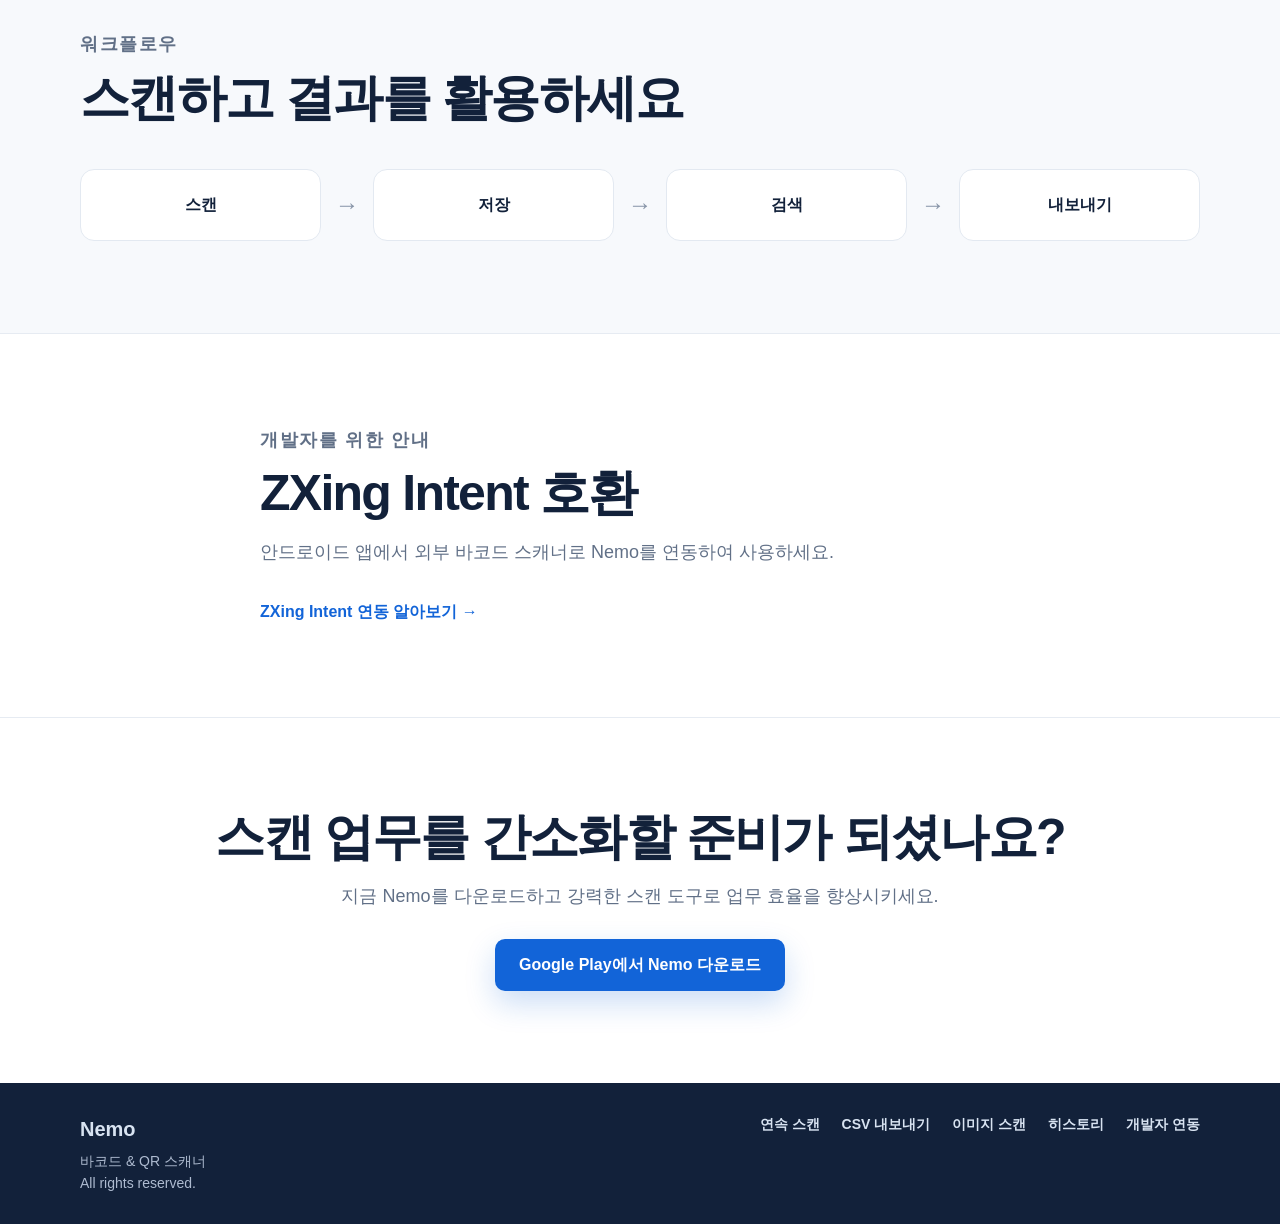
==== commit 1b804252: "feat: complete 100% i18n coverage across all pages and sub-landings" ====
--- a/index.html
+++ b/index.html
@@ -28,7 +28,7 @@
     <link rel="stylesheet" href="css/style.css">
 </head>
 
-<body data-i18n-page-title="cont_page_title">
+<body>
 
 <header class="site-header">
     <div class="container header-inner">
@@ -114,9 +114,9 @@
         <div class="container">
 
             <div class="section-heading">
-                <p class="eyebrow">Features</p>
+                <p class="eyebrow" data-i18n="features_eyebrow">Features</p>
                 <h2 data-i18n="features_title">More than a simple scanner</h2>
-                <p data-i18n="hero_desc">
+                <p data-i18n="features_subtitle">
                     From everyday QR scanning to repetitive barcode workflows,
                     Nemo helps you scan and use results efficiently.
                 </p>
@@ -128,38 +128,72 @@
                     <div class="feature-icon">▦</div>
                     <h3 data-i18n="feat_continuous_title">Continuous Scan</h3>
                     <p data-i18n="feat_continuous_desc">Scan multiple barcodes without restarting the scanner.</p>
-                    <span class="feature-link">Learn more →</span>
+                    <span class="feature-link" data-i18n="learn_more">Learn more →</span>
                 </a>
 
                 <a class="feature-card" href="barcode-scanner-csv-export/">
                     <div class="feature-icon">CSV</div>
                     <h3 data-i18n="feat_csv_title">CSV Export</h3>
                     <p data-i18n="feat_csv_desc">Export scan results and use them in spreadsheets.</p>
-                    <span class="feature-link">Learn more →</span>
+                    <span class="feature-link" data-i18n="learn_more">Learn more →</span>
                 </a>
 
                 <a class="feature-card" href="scan-qr-from-image/">
                     <div class="feature-icon">▧</div>
                     <h3 data-i18n="feat_image_title">Scan from Image</h3>
                     <p data-i18n="feat_image_desc">Read QR codes and barcodes from saved images.</p>
-                    <span class="feature-link">Learn more →</span>
+                    <span class="feature-link" data-i18n="learn_more">Learn more →</span>
                 </a>
 
                 <a class="feature-card" href="barcode-scanner-history/">
                     <div class="feature-icon">◷</div>
                     <h3 data-i18n="feat_history_title">Scan History</h3>
                     <p data-i18n="feat_history_desc">Save, search and review previous scan results.</p>
-                    <span class="feature-link">Learn more →</span>
+                    <span class="feature-link" data-i18n="learn_more">Learn more →</span>
                 </a>
 
                 <a class="feature-card" href="zxing-intent-scanner/">
                     <div class="feature-icon">&lt;/&gt;</div>
                     <h3 data-i18n="feat_intent_title">ZXing Intent</h3>
                     <p data-i18n="feat_intent_desc">Call Nemo from another Android app and receive scan results.</p>
-                    <span class="feature-link">Developer guide →</span>
-                </a>
-
-            </div>
+                    <span class="feature-link" data-i18n="dev_guide">Developer guide →</span>
+                </a>
+
+            </div>
+        </div>
+    </section>
+
+    <section class="section workflow-section">
+        <div class="container">
+            <div class="section-heading">
+                <p class="eyebrow" data-i18n="workflow_eyebrow">Workflow</p>
+                <h2 data-i18n="workflow_title">Scan and use your results</h2>
+            </div>
+
+            <div class="workflow-row">
+                <div class="workflow-item" data-i18n="wf_scan">Scan</div>
+                <div class="workflow-arrow">→</div>
+                <div class="workflow-item" data-i18n="wf_save">Save</div>
+                <div class="workflow-arrow">→</div>
+                <div class="workflow-item" data-i18n="wf_search">Search</div>
+                <div class="workflow-arrow">→</div>
+                <div class="workflow-item" data-i18n="wf_export">Export</div>
+            </div>
+        </div>
+    </section>
+
+    <section class="section developer-section" id="developers">
+        <div class="container developer-inner">
+            <p class="eyebrow" data-i18n="for_developers">For Developers</p>
+            <h2 data-i18n="zxing_compat_title">ZXing Intent compatible</h2>
+            <p data-i18n="zxing_compat_desc">
+                Use Nemo as an external barcode scanner
+                from your Android application.
+            </p>
+
+            <a href="zxing-intent-scanner/" class="text-link" data-i18n="zxing_compat_link">
+                Learn about ZXing Intent integration →
+            </a>
         </div>
     </section>
 
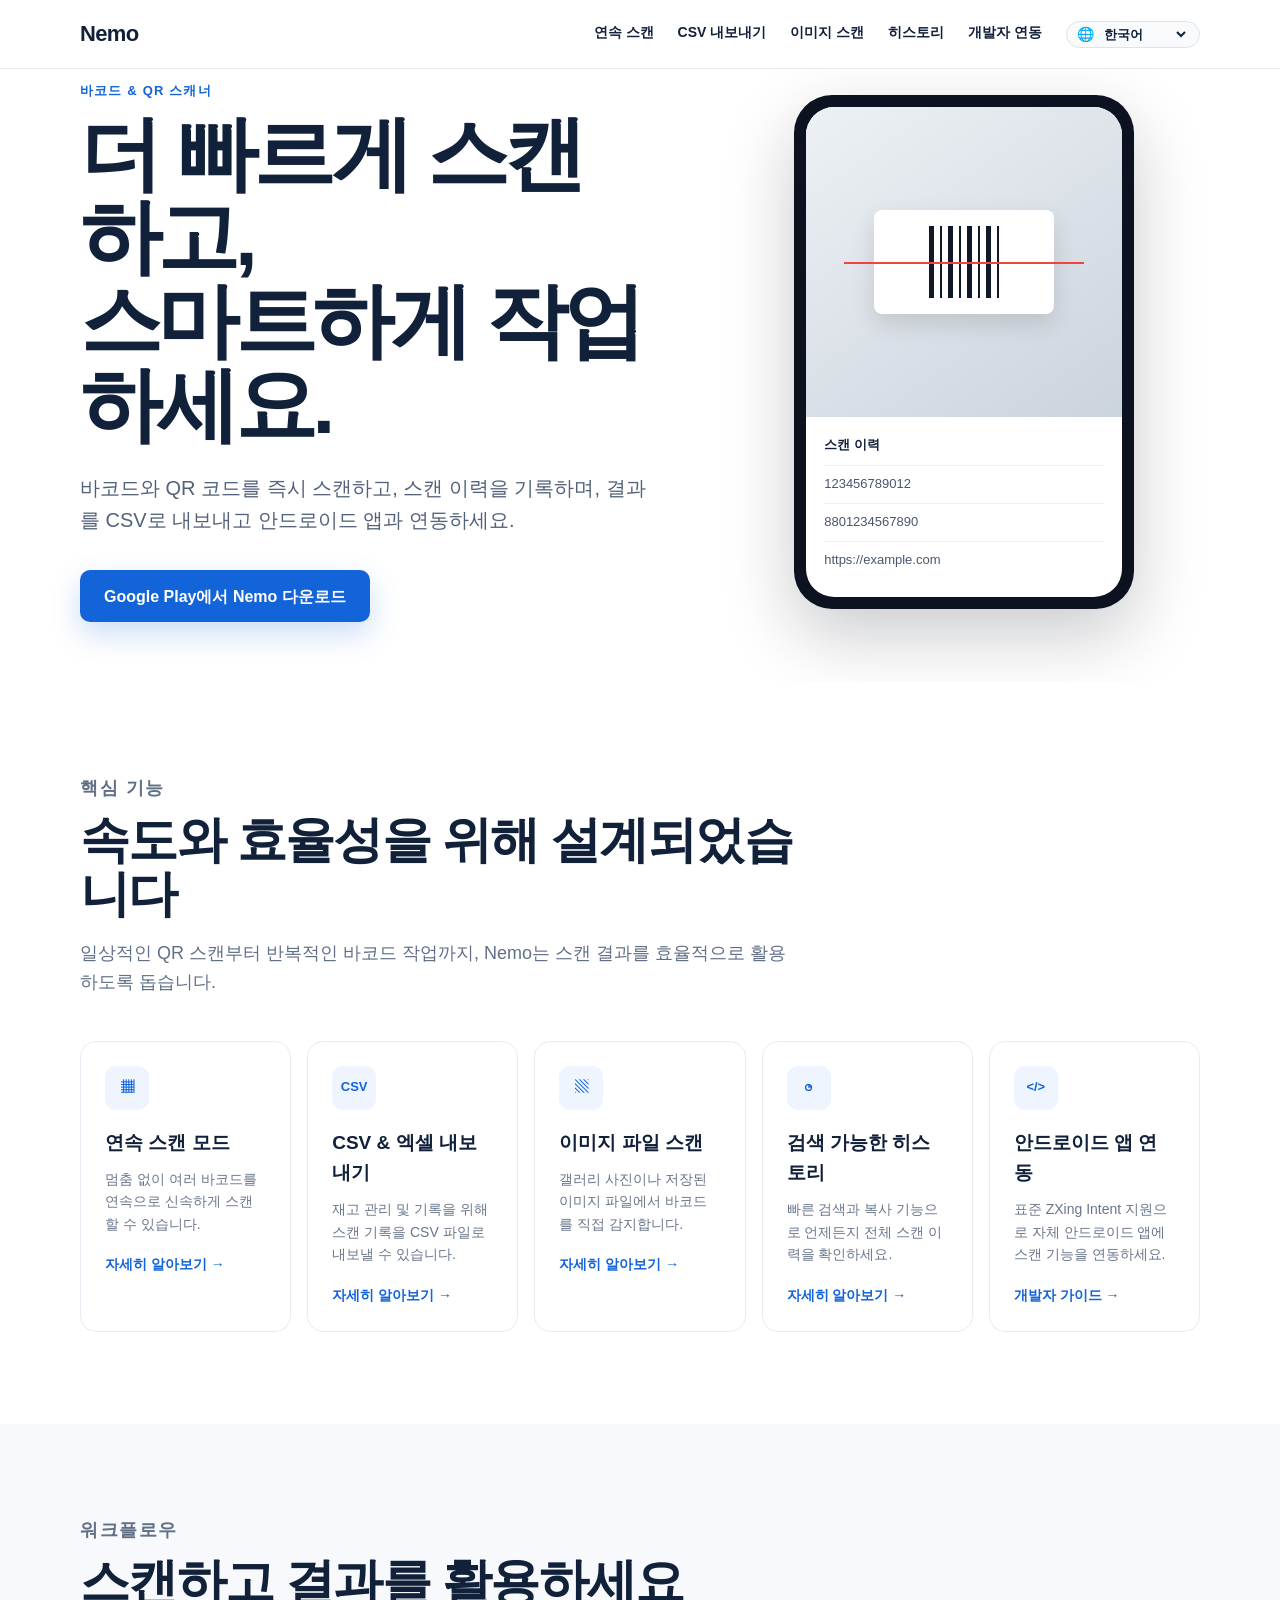
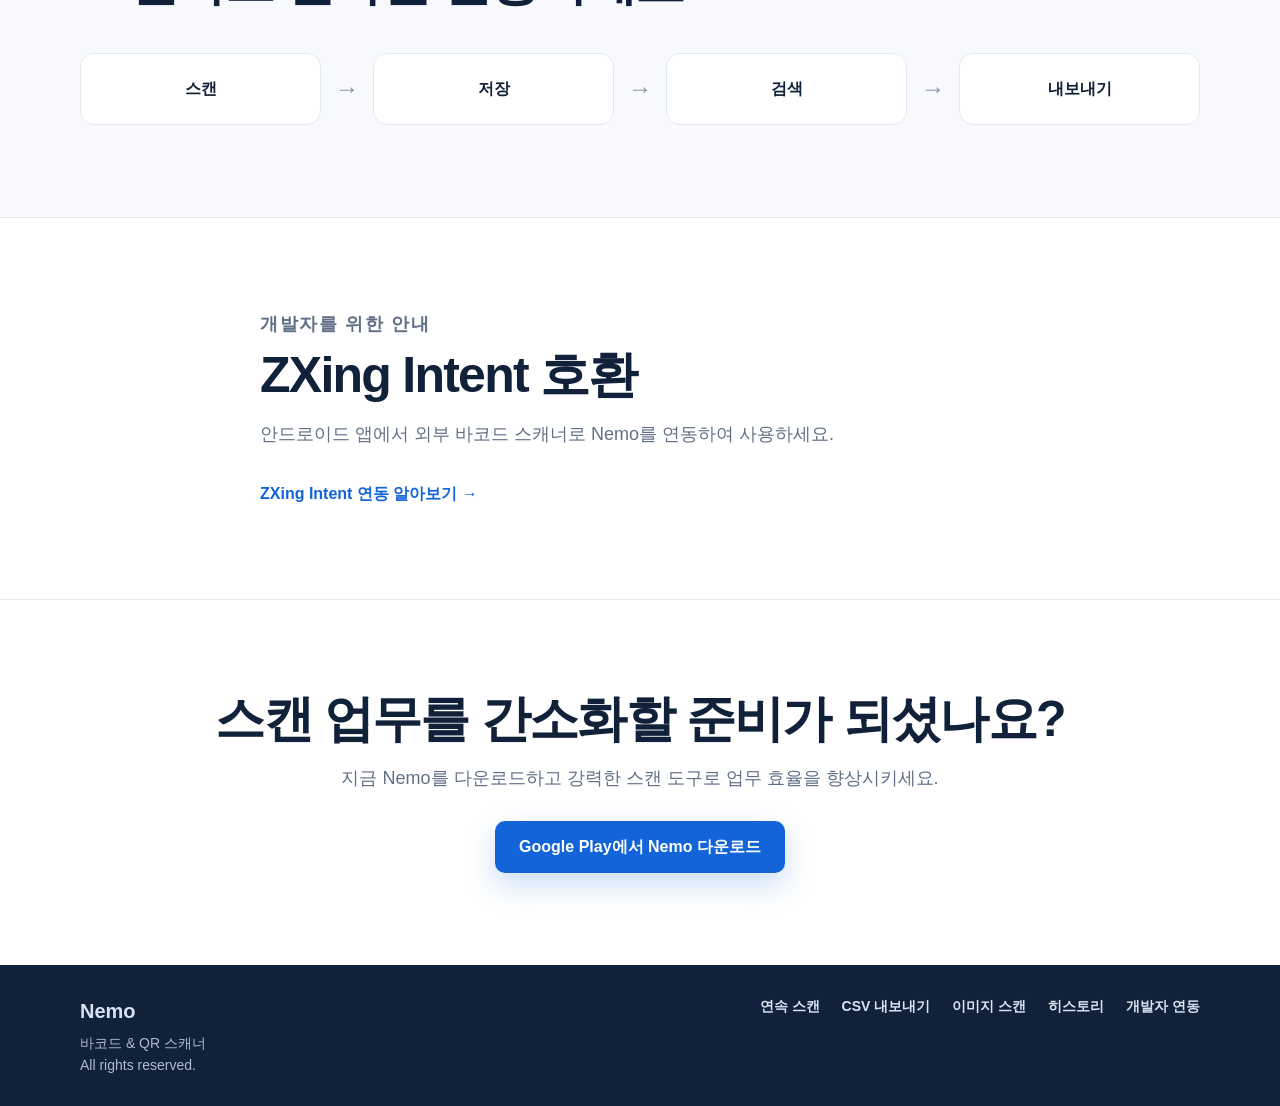
==== commit 84cef5b8: "feat: link SVG favicon across all 6 pages" ====
--- a/index.html
+++ b/index.html
@@ -7,6 +7,7 @@
     <title>Barcode & QR Scanner: Nemo</title>
     <meta name="description" content="Fast barcode and QR scanning with continuous scan, image scanning, history, CSV export and ZXing Intent support.">
 
+    <link rel="icon" type="image/svg+xml" href="favicon.svg">
     <link rel="canonical" href="https://nemo-scanner.bizadmin.co.kr/">
     <link rel="alternate" hreflang="x-default" href="https://nemo-scanner.bizadmin.co.kr/">
     <link rel="alternate" hreflang="en" href="https://nemo-scanner.bizadmin.co.kr/?lang=en">
@@ -26,6 +27,8 @@
     <meta property="og:site_name" content="Nemo">
 
     <link rel="stylesheet" href="css/style.css">
+    <script src="js/translations.js"></script>
+    <script src="js/i18n.js"></script>
 </head>
 
 <body>
@@ -236,8 +239,6 @@
 </footer>
 
 <script src="js/main.js"></script>
-<script src="js/translations.js"></script>
-<script src="js/i18n.js"></script>
 
 </body>
 </html>
--- a/css/style.css
+++ b/css/style.css
@@ -64,7 +64,7 @@
 }
 
 .hero {
-    padding: 88px 0 94px;
+    padding: 12px 0 60px;
     overflow: hidden;
 }
 
@@ -80,7 +80,7 @@
 }
 
 .eyebrow {
-    margin: 0 0 12px;
+    margin: 0 0 10px;
     font-size: 13px;
     font-weight: 800;
     letter-spacing: 0.09em;
@@ -398,30 +398,86 @@
 }
 
 .page-hero {
-    padding: 82px 0 72px;
+    padding: 12px 0 60px;
     border-bottom: 1px solid #e7ecf3;
 }
 
 .page-hero-inner {
-    max-width: 820px;
+    display: grid;
+    grid-template-columns: 1.1fr 0.9fr;
+    align-items: center;
+    gap: 60px;
 }
 
 .page-hero h1 {
     margin: 0;
-    font-size: clamp(46px, 7vw, 72px);
-    line-height: 1.04;
-    letter-spacing: -0.05em;
+    font-size: clamp(40px, 5.5vw, 64px);
+    line-height: 1.06;
+    letter-spacing: -0.045em;
 }
 
 .page-hero p {
-    max-width: 720px;
-    margin: 24px 0 0;
+    margin: 20px 0 0;
     color: #5f6e84;
-    font-size: 19px;
+    font-size: 18px;
 }
 
 .page-hero-actions {
-    margin-top: 30px;
+    margin-top: 28px;
+}
+
+/* Subpage Visual Preview Cards */
+.subpage-visual {
+    display: flex;
+    justify-content: center;
+}
+
+.subpage-card {
+    width: 100%;
+    max-width: 440px;
+    padding: 24px;
+    border: 1px solid #e2e8f0;
+    border-radius: 20px;
+    background: #ffffff;
+    box-shadow: 0 20px 50px rgba(12, 18, 32, 0.08);
+}
+
+.subpage-card-header {
+    display: flex;
+    align-items: center;
+    justify-content: space-between;
+    padding-bottom: 14px;
+    margin-bottom: 16px;
+    border-bottom: 1px solid #f1f5f9;
+    font-weight: 800;
+    font-size: 14px;
+    color: #1e293b;
+}
+
+.subpage-card-body {
+    display: flex;
+    flex-direction: column;
+    gap: 10px;
+}
+
+.card-item {
+    padding: 12px 14px;
+    border-radius: 10px;
+    background: #f8fafc;
+    border: 1px solid #edf2f7;
+    font-size: 13px;
+    color: #334155;
+}
+
+.code-snippet {
+    font-family: ui-monospace, SFMono-Regular, Menlo, Monaco, Consolas, monospace;
+    font-size: 12px;
+    background: #0f172a;
+    color: #38bdf8;
+    padding: 18px;
+    border-radius: 12px;
+    overflow-x: auto;
+    line-height: 1.5;
 }
 
 .content-section {
@@ -429,7 +485,7 @@
 }
 
 .content-narrow {
-    max-width: 820px;
+    width: 100%;
 }
 
 .content-section h2 {
@@ -705,3 +761,10 @@
     font-weight: 500;
 }
 
+@media (max-width: 800px) {
+    .page-hero-inner {
+        grid-template-columns: 1fr;
+        gap: 40px;
+    }
+}
+
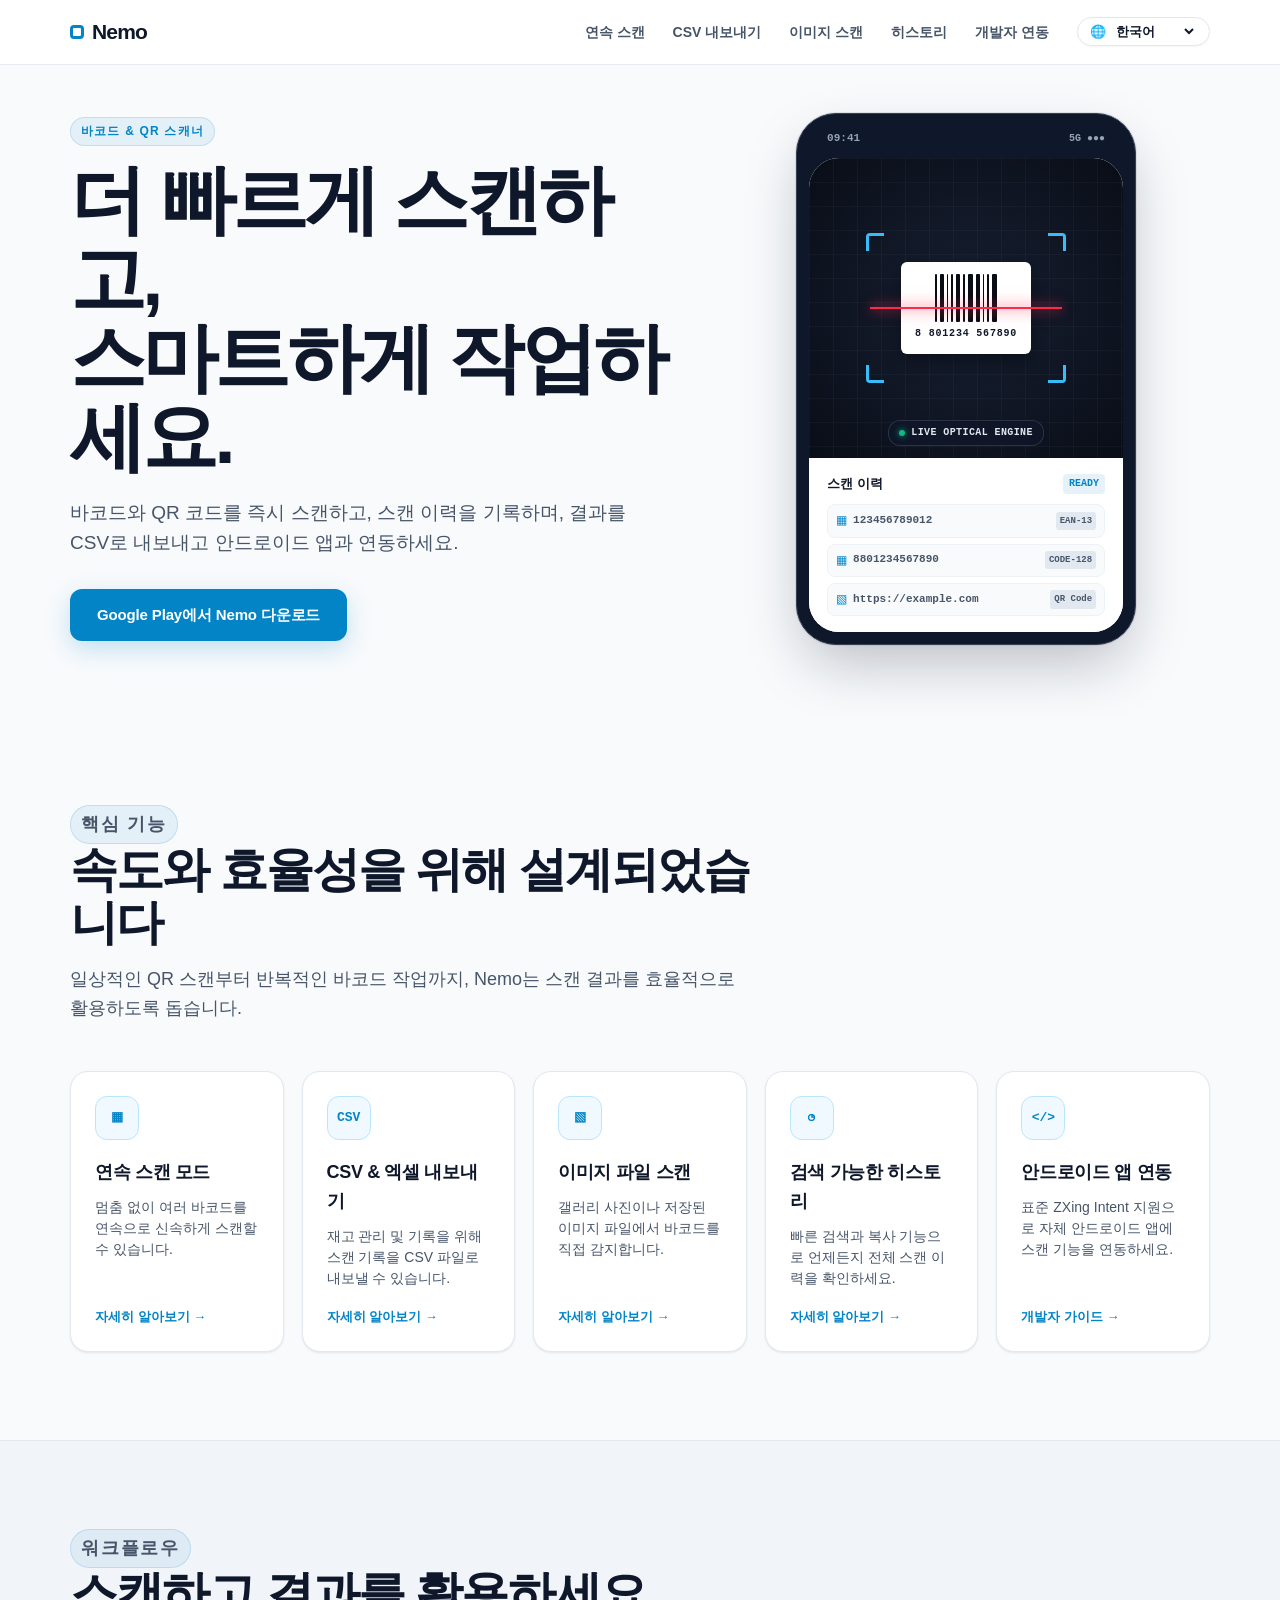
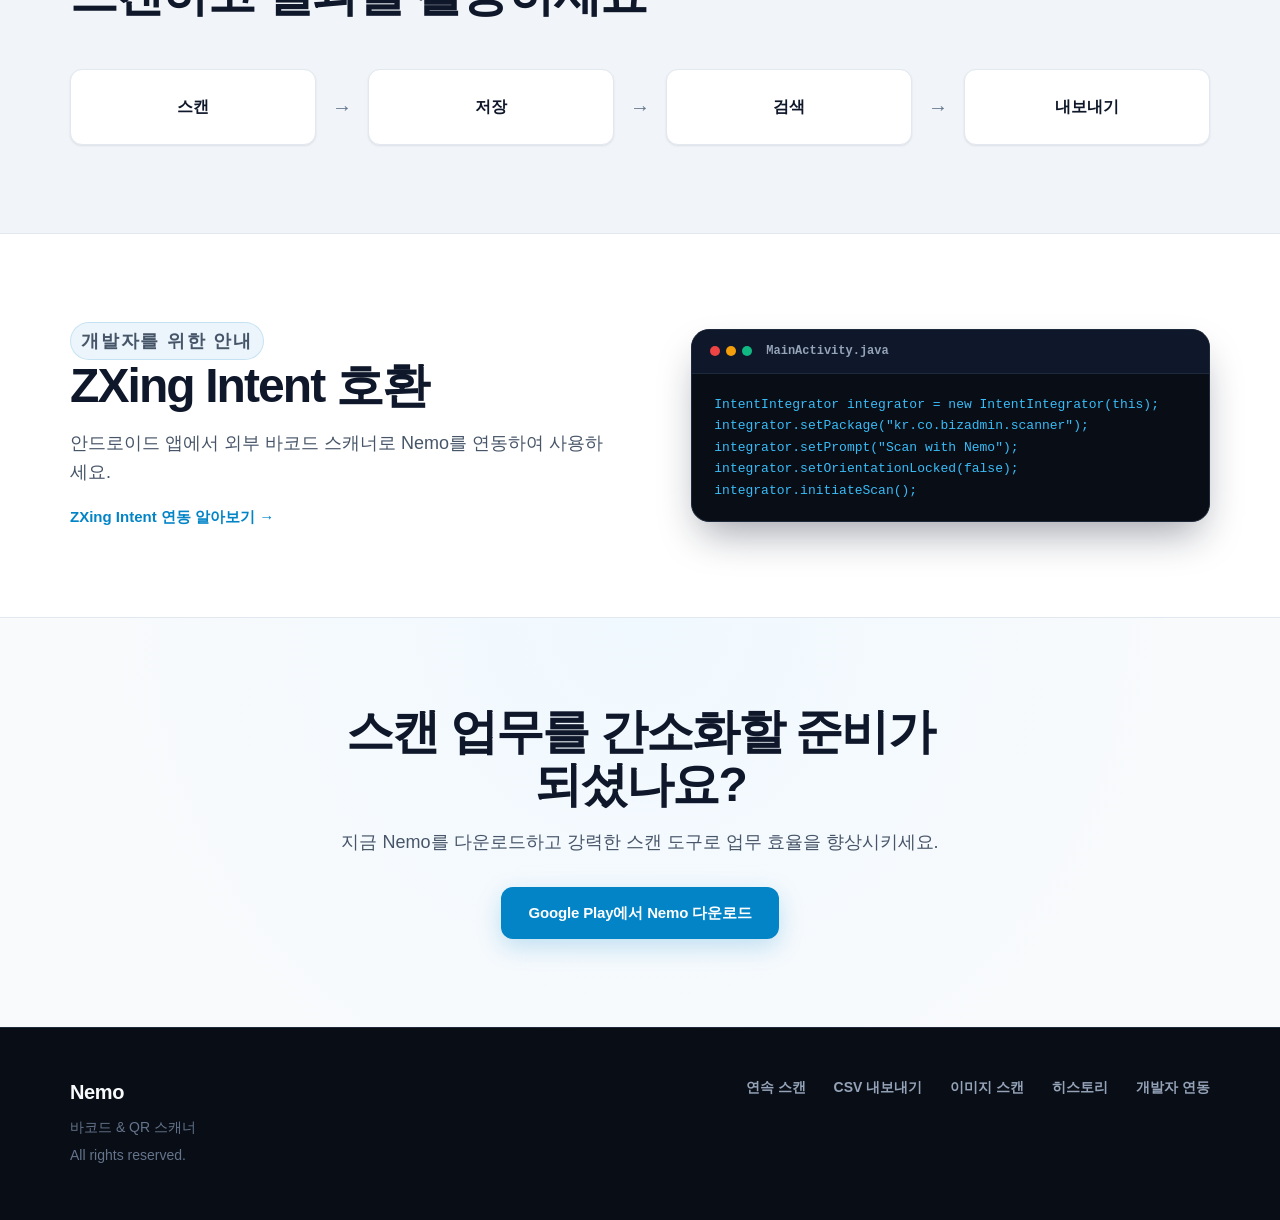
==== commit 1a3ac34f: "feat: Hallmark 디자인 시스템 적용 및 .gitignore 추가 (README/agents 로컬 유지)" ====
--- a/index.html
+++ b/index.html
@@ -84,27 +84,56 @@
             </div>
 
             <div class="scanner-preview" aria-label="Nemo scanner preview">
-                <div class="phone-frame">
+                <div class="scanner-device">
+                    <div class="device-status-bar">
+                        <span class="device-time">09:41</span>
+                        <div class="device-indicators">
+                            <span class="indicator-icon">5G</span>
+                            <span class="indicator-icon">●●●</span>
+                        </div>
+                    </div>
                     <div class="phone-screen">
                         <div class="camera-area">
-                            <div class="scan-line"></div>
-                            <div class="barcode-box">
-                                <span></span>
-                                <span></span>
-                                <span></span>
-                                <span></span>
-                                <span></span>
-                                <span></span>
-                                <span></span>
-                                <span></span>
+                            <div class="reticle-box">
+                                <span class="reticle-corner corner-tl"></span>
+                                <span class="reticle-corner corner-tr"></span>
+                                <span class="reticle-corner corner-bl"></span>
+                                <span class="reticle-corner corner-br"></span>
+                                <div class="laser-scanner"></div>
+                                <div class="barcode-target">
+                                    <div class="barcode-lines">
+                                        <span></span><span></span><span></span><span></span><span></span><span></span><span></span><span></span><span></span><span></span><span></span>
+                                    </div>
+                                    <span class="barcode-number">8 801234 567890</span>
+                                </div>
+                            </div>
+                            <div class="scan-hud">
+                                <span class="hud-pill"><span class="hud-pulse"></span> LIVE OPTICAL ENGINE</span>
                             </div>
                         </div>
 
                         <div class="history-preview">
-                            <strong data-i18n="scan_history_title">Scan History</strong>
-                            <div>123456789012</div>
-                            <div>8801234567890</div>
-                            <div>https://example.com</div>
+                            <div class="history-header">
+                                <strong data-i18n="scan_history_title">Scan History</strong>
+                                <span class="history-badge">READY</span>
+                            </div>
+                            <div class="history-list">
+                                <div class="history-item">
+                                    <span class="history-icon">▦</span>
+                                    <span class="history-val">123456789012</span>
+                                    <span class="history-tag">EAN-13</span>
+                                </div>
+                                <div class="history-item">
+                                    <span class="history-icon">▦</span>
+                                    <span class="history-val">8801234567890</span>
+                                    <span class="history-tag">CODE-128</span>
+                                </div>
+                                <div class="history-item">
+                                    <span class="history-icon">▧</span>
+                                    <span class="history-val">https://example.com</span>
+                                    <span class="history-tag">QR Code</span>
+                                </div>
+                            </div>
                         </div>
                     </div>
                 </div>
@@ -186,17 +215,35 @@
     </section>
 
     <section class="section developer-section" id="developers">
-        <div class="container developer-inner">
-            <p class="eyebrow" data-i18n="for_developers">For Developers</p>
-            <h2 data-i18n="zxing_compat_title">ZXing Intent compatible</h2>
-            <p data-i18n="zxing_compat_desc">
-                Use Nemo as an external barcode scanner
-                from your Android application.
-            </p>
-
-            <a href="zxing-intent-scanner/" class="text-link" data-i18n="zxing_compat_link">
-                Learn about ZXing Intent integration →
-            </a>
+        <div class="container developer-grid">
+            <div class="developer-inner">
+                <p class="eyebrow" data-i18n="for_developers">For Developers</p>
+                <h2 data-i18n="zxing_compat_title">ZXing Intent compatible</h2>
+                <p data-i18n="zxing_compat_desc">
+                    Use Nemo as an external barcode scanner
+                    from your Android application.
+                </p>
+
+                <a href="zxing-intent-scanner/" class="text-link" data-i18n="zxing_compat_link">
+                    Learn about ZXing Intent integration →
+                </a>
+            </div>
+
+            <div class="code-preview-window">
+                <div class="code-header">
+                    <div class="code-dots">
+                        <span class="code-dot red"></span>
+                        <span class="code-dot yellow"></span>
+                        <span class="code-dot green"></span>
+                    </div>
+                    <span class="code-title">MainActivity.java</span>
+                </div>
+                <pre class="code-body"><code>IntentIntegrator integrator = new IntentIntegrator(this);
+integrator.setPackage("kr.co.bizadmin.scanner");
+integrator.setPrompt("Scan with Nemo");
+integrator.setOrientationLocked(false);
+integrator.initiateScan();</code></pre>
+            </div>
         </div>
     </section>
 
--- a/css/style.css
+++ b/css/style.css
@@ -1,46 +1,100 @@
-* {
+/* ==========================================================================
+   Nemo Scanner Web - Design System (Hallmark Standard)
+   Anti-AI-Slop Clean, Technical, and High-Fidelity Styling
+   ========================================================================== */
+
+:root {
+    --color-primary: #0284c7;
+    --color-primary-hover: #0369a1;
+    --color-primary-glow: rgba(2, 132, 199, 0.22);
+    
+    --color-laser: #ff2a4b;
+    --color-laser-glow: rgba(255, 42, 75, 0.45);
+    --color-emerald: #10b981;
+    --color-amber: #f59e0b;
+    
+    --bg-page: #f8fafc;
+    --bg-surface: #ffffff;
+    --bg-surface-elevated: #ffffff;
+    --bg-surface-dark: #090d16;
+    --bg-surface-dark-subtle: #131b2e;
+    
+    --border-subtle: #e2e8f0;
+    --border-medium: #cbd5e1;
+    --border-focus: #0284c7;
+    
+    --text-primary: #0f172a;
+    --text-secondary: #475569;
+    --text-muted: #64748b;
+    --text-on-dark: #f8fafc;
+    --text-on-dark-muted: #94a3b8;
+    
+    --font-sans: -apple-system, BlinkMacSystemFont, "Segoe UI", Roboto, "Helvetica Neue", Arial, sans-serif;
+    --font-mono: ui-monospace, SFMono-Regular, Menlo, Monaco, Consolas, "Liberation Mono", monospace;
+    
+    --radius-sm: 8px;
+    --radius-md: 12px;
+    --radius-lg: 18px;
+    --radius-xl: 26px;
+    
+    --shadow-subtle: 0 1px 3px rgba(15, 23, 42, 0.05), 0 1px 2px rgba(15, 23, 42, 0.04);
+    --shadow-card: 0 4px 16px -2px rgba(15, 23, 42, 0.06), 0 2px 6px -2px rgba(15, 23, 42, 0.04);
+    --shadow-hover: 0 16px 32px -4px rgba(15, 23, 42, 0.10), 0 6px 12px -3px rgba(15, 23, 42, 0.05);
+    --shadow-device: 0 25px 60px -10px rgba(15, 23, 42, 0.28), 0 0 0 1px rgba(15, 23, 42, 0.08);
+}
+
+/* 1. Base & Reset */
+*, *::before, *::after {
     box-sizing: border-box;
 }
 
 html {
     scroll-behavior: smooth;
+    overflow-x: clip;
 }
 
 body {
     margin: 0;
-    font-family:
-        -apple-system,
-        BlinkMacSystemFont,
-        "Segoe UI",
-        Roboto,
-        Arial,
-        sans-serif;
-    color: #12213a;
-    background: #ffffff;
+    padding: 0;
+    font-family: var(--font-sans);
+    color: var(--text-primary);
+    background-color: var(--bg-page);
     line-height: 1.6;
+    overflow-x: clip;
+    -webkit-font-smoothing: antialiased;
+    -moz-osx-font-smoothing: grayscale;
 }
 
 a {
     color: inherit;
     text-decoration: none;
+    transition: color 0.15s ease;
+}
+
+a:focus-visible, button:focus-visible, select:focus-visible {
+    outline: 2px solid var(--border-focus);
+    outline-offset: 3px;
 }
 
 .container {
-    width: min(1120px, calc(100% - 40px));
+    width: min(1140px, calc(100% - 48px));
     margin: 0 auto;
 }
 
+/* 2. Header & Navigation */
 .site-header {
     position: sticky;
     top: 0;
     z-index: 100;
-    border-bottom: 1px solid #e7ecf3;
-    background: rgba(255, 255, 255, 0.94);
-    backdrop-filter: blur(12px);
+    border-bottom: 1px solid rgba(226, 232, 240, 0.85);
+    background: rgba(255, 255, 255, 0.88);
+    backdrop-filter: blur(16px);
+    -webkit-backdrop-filter: blur(16px);
+    transition: border-color 0.2s ease, background-color 0.2s ease;
 }
 
 .header-inner {
-    min-height: 68px;
+    min-height: 64px;
     display: flex;
     align-items: center;
     justify-content: space-between;
@@ -48,23 +102,67 @@
 }
 
 .logo {
-    font-size: 22px;
+    display: inline-flex;
+    align-items: center;
+    gap: 8px;
+    font-size: 21px;
     font-weight: 800;
-    letter-spacing: -0.03em;
+    letter-spacing: -0.04em;
+    color: var(--text-primary);
+}
+
+.logo::before {
+    content: "";
+    display: inline-block;
+    width: 14px;
+    height: 14px;
+    border: 3px solid var(--color-primary);
+    border-radius: 4px;
 }
 
 .nav {
     display: flex;
-    gap: 24px;
+    align-items: center;
+    gap: 28px;
 }
 
 .nav a {
     font-size: 14px;
+    font-weight: 600;
+    color: var(--text-secondary);
+    padding: 6px 0;
+    position: relative;
+    transition: color 0.15s ease;
+}
+
+.nav a:hover {
+    color: var(--color-primary);
+}
+
+.menu-toggle {
+    display: none;
+    align-items: center;
+    justify-content: center;
+    padding: 8px 14px;
+    border: 1px solid var(--border-subtle);
+    border-radius: var(--radius-sm);
+    background: var(--bg-surface);
+    color: var(--text-primary);
+    font-family: inherit;
+    font-size: 13px;
     font-weight: 700;
-}
-
+    cursor: pointer;
+    transition: background-color 0.15s ease, border-color 0.15s ease;
+}
+
+.menu-toggle:hover {
+    background: #f1f5f9;
+}
+
+/* 3. Hero Section */
 .hero {
-    padding: 12px 0 60px;
+    padding: 48px 0 72px;
+    position: relative;
     overflow: hidden;
 }
 
@@ -72,172 +170,433 @@
     display: grid;
     grid-template-columns: 1.1fr 0.9fr;
     align-items: center;
-    gap: 72px;
+    gap: 56px;
 }
 
 .hero-copy {
-    max-width: 660px;
+    max-width: 600px;
 }
 
 .eyebrow {
-    margin: 0 0 10px;
+    display: inline-flex;
+    align-items: center;
+    gap: 6px;
+    margin: 0 0 14px;
+    font-size: 12px;
+    font-weight: 800;
+    letter-spacing: 0.1em;
+    text-transform: uppercase;
+    color: var(--color-primary);
+    background: rgba(2, 132, 199, 0.08);
+    padding: 4px 10px;
+    border-radius: 20px;
+    border: 1px solid rgba(2, 132, 199, 0.16);
+}
+
+.hero h1 {
+    margin: 0;
+    font-size: clamp(48px, 6vw, 76px);
+    line-height: 1.04;
+    letter-spacing: -0.05em;
+    font-weight: 850;
+    color: var(--text-primary);
+}
+
+.hero-description {
+    margin: 22px 0 0;
+    font-size: 19px;
+    line-height: 1.55;
+    color: var(--text-secondary);
+}
+
+.hero-actions {
+    margin-top: 32px;
+    display: flex;
+    align-items: center;
+    gap: 16px;
+}
+
+/* Buttons */
+.button {
+    display: inline-flex;
+    align-items: center;
+    justify-content: center;
+    min-height: 52px;
+    padding: 0 26px;
+    border-radius: var(--radius-md);
+    font-size: 15px;
+    font-weight: 700;
+    letter-spacing: -0.01em;
+    cursor: pointer;
+    border: 1px solid transparent;
+    transition: transform 0.15s ease, box-shadow 0.15s ease, background-color 0.15s ease;
+}
+
+.button:active {
+    transform: translateY(1px);
+}
+
+.button-primary {
+    color: #ffffff;
+    background-color: var(--color-primary);
+    box-shadow: 0 8px 24px var(--color-primary-glow);
+}
+
+.button-primary:hover {
+    background-color: var(--color-primary-hover);
+    box-shadow: 0 12px 30px var(--color-primary-glow);
+    transform: translateY(-2px);
+    color: #ffffff;
+}
+
+/* 4. High-Fidelity Scanner Preview (Hallmark Realism) */
+.scanner-preview {
+    display: flex;
+    justify-content: center;
+    perspective: 1000px;
+}
+
+.scanner-device {
+    width: min(340px, 86vw);
+    border-radius: 40px;
+    background: #0f172a;
+    padding: 12px;
+    box-shadow: var(--shadow-device);
+    border: 1px solid #334155;
+    position: relative;
+}
+
+.device-status-bar {
+    display: flex;
+    justify-content: space-between;
+    align-items: center;
+    padding: 4px 18px 10px;
+    font-size: 11px;
+    font-weight: 700;
+    color: #94a3b8;
+    font-family: var(--font-mono);
+}
+
+.device-indicators {
+    display: flex;
+    gap: 6px;
+    font-size: 10px;
+}
+
+.phone-screen {
+    overflow: hidden;
+    border-radius: 30px;
+    background: #ffffff;
+    box-shadow: inset 0 0 0 1px rgba(255, 255, 255, 0.1);
+}
+
+.camera-area {
+    position: relative;
+    min-height: 300px;
+    display: flex;
+    flex-direction: column;
+    align-items: center;
+    justify-content: center;
+    background: radial-gradient(circle at center, #172033 0%, #090d16 100%);
+    overflow: hidden;
+}
+
+/* Camera Grid Pattern */
+.camera-area::before {
+    content: "";
+    position: absolute;
+    inset: 0;
+    background-image: 
+        linear-gradient(rgba(255, 255, 255, 0.03) 1px, transparent 1px),
+        linear-gradient(90deg, rgba(255, 255, 255, 0.03) 1px, transparent 1px);
+    background-size: 24px 24px;
+    pointer-events: none;
+}
+
+/* Viewfinder Reticle */
+.reticle-box {
+    width: 200px;
+    height: 150px;
+    position: relative;
+    display: flex;
+    align-items: center;
+    justify-content: center;
+}
+
+.reticle-corner {
+    position: absolute;
+    width: 18px;
+    height: 18px;
+    border-color: #38bdf8;
+    border-style: solid;
+    pointer-events: none;
+}
+
+.corner-tl {
+    top: 0;
+    left: 0;
+    border-width: 3px 0 0 3px;
+    border-top-left-radius: 4px;
+}
+
+.corner-tr {
+    top: 0;
+    right: 0;
+    border-width: 3px 3px 0 0;
+    border-top-right-radius: 4px;
+}
+
+.corner-bl {
+    bottom: 0;
+    left: 0;
+    border-width: 0 0 3px 3px;
+    border-bottom-left-radius: 4px;
+}
+
+.corner-br {
+    bottom: 0;
+    right: 0;
+    border-width: 0 3px 3px 0;
+    border-bottom-right-radius: 4px;
+}
+
+/* Dynamic Laser Scanner */
+.laser-scanner {
+    position: absolute;
+    left: 4px;
+    right: 4px;
+    height: 2px;
+    background: var(--color-laser);
+    box-shadow: 0 0 12px var(--color-laser), 0 0 20px var(--color-laser-glow);
+    z-index: 5;
+    animation: scanSweep 2.4s ease-in-out infinite alternate;
+}
+
+@keyframes scanSweep {
+    0% {
+        top: 8px;
+        opacity: 0.85;
+    }
+    50% {
+        opacity: 1;
+    }
+    100% {
+        top: calc(100% - 10px);
+        opacity: 0.85;
+    }
+}
+
+/* Realistic Barcode Target */
+.barcode-target {
+    padding: 12px 14px;
+    background: #ffffff;
+    border-radius: 6px;
+    display: flex;
+    flex-direction: column;
+    align-items: center;
+    gap: 4px;
+    box-shadow: 0 8px 20px rgba(0, 0, 0, 0.4);
+}
+
+.barcode-lines {
+    display: flex;
+    align-items: stretch;
+    height: 48px;
+    gap: 3px;
+}
+
+.barcode-lines span {
+    display: block;
+    background: #090d16;
+    width: 2px;
+    border-radius: 1px;
+}
+
+.barcode-lines span:nth-child(2),
+.barcode-lines span:nth-child(5),
+.barcode-lines span:nth-child(8) {
+    width: 4px;
+}
+
+.barcode-lines span:nth-child(3),
+.barcode-lines span:nth-child(9) {
+    width: 1px;
+}
+
+.barcode-lines span:nth-child(7),
+.barcode-lines span:nth-child(11) {
+    width: 5px;
+}
+
+.barcode-number {
+    font-family: var(--font-mono);
+    font-size: 10px;
+    font-weight: 700;
+    letter-spacing: 0.08em;
+    color: #0f172a;
+}
+
+/* Live Scanner HUD */
+.scan-hud {
+    position: absolute;
+    bottom: 12px;
+    z-index: 6;
+}
+
+.hud-pill {
+    display: inline-flex;
+    align-items: center;
+    gap: 6px;
+    padding: 4px 10px;
+    background: rgba(15, 23, 42, 0.85);
+    border: 1px solid rgba(255, 255, 255, 0.12);
+    border-radius: 12px;
+    color: #e2e8f0;
+    font-family: var(--font-mono);
+    font-size: 10px;
+    font-weight: 700;
+    letter-spacing: 0.04em;
+    backdrop-filter: blur(8px);
+}
+
+.hud-pulse {
+    width: 6px;
+    height: 6px;
+    border-radius: 50%;
+    background-color: var(--color-emerald);
+    box-shadow: 0 0 6px var(--color-emerald);
+    animation: hudPulse 1.8s infinite;
+}
+
+@keyframes hudPulse {
+    0%, 100% { opacity: 1; transform: scale(1); }
+    50% { opacity: 0.4; transform: scale(0.85); }
+}
+
+/* History Preview inside Phone */
+.history-preview {
+    padding: 16px 18px;
+    background: #ffffff;
+}
+
+.history-header {
+    display: flex;
+    justify-content: space-between;
+    align-items: center;
+    margin-bottom: 10px;
+}
+
+.history-header strong {
     font-size: 13px;
     font-weight: 800;
-    letter-spacing: 0.09em;
-    text-transform: uppercase;
-    color: #1264d8;
-}
-
-.hero h1 {
-    margin: 0;
-    font-size: clamp(52px, 7vw, 82px);
-    line-height: 1.02;
-    letter-spacing: -0.055em;
-}
-
-.hero-description {
-    max-width: 650px;
-    margin: 26px 0 0;
-    font-size: 20px;
-    color: #53627a;
-}
-
-.hero-actions {
-    margin-top: 34px;
-}
-
-.button {
-    display: inline-flex;
-    align-items: center;
-    justify-content: center;
-    min-height: 52px;
-    padding: 0 24px;
-    border-radius: 10px;
-    font-weight: 800;
-    transition: transform 0.18s ease, box-shadow 0.18s ease;
-}
-
-.button:hover {
-    transform: translateY(-2px);
-}
-
-.button-primary {
-    color: #ffffff;
-    background: #1264d8;
-    box-shadow: 0 12px 30px rgba(18, 100, 216, 0.22);
-}
-
-.scanner-preview {
-    display: flex;
-    justify-content: center;
-}
-
-.phone-frame {
-    width: min(340px, 84vw);
-    padding: 12px;
-    border-radius: 38px;
-    background: #0c1220;
-    box-shadow: 0 26px 70px rgba(12, 18, 32, 0.22);
-}
-
-.phone-screen {
+    color: var(--text-primary);
+}
+
+.history-badge {
+    font-size: 10px;
+    font-family: var(--font-mono);
+    font-weight: 700;
+    color: var(--color-primary);
+    background: rgba(2, 132, 199, 0.1);
+    padding: 2px 6px;
+    border-radius: 4px;
+}
+
+.history-list {
+    display: flex;
+    flex-direction: column;
+    gap: 6px;
+}
+
+.history-item {
+    display: flex;
+    align-items: center;
+    justify-content: space-between;
+    padding: 6px 8px;
+    border-radius: var(--radius-sm);
+    background: #f8fafc;
+    border: 1px solid #edf2f7;
+    font-size: 11px;
+}
+
+.history-icon {
+    font-size: 12px;
+    color: var(--color-primary);
+    margin-right: 6px;
+}
+
+.history-val {
+    font-family: var(--font-mono);
+    color: var(--text-secondary);
+    font-weight: 600;
+    flex: 1;
+    white-space: nowrap;
     overflow: hidden;
-    border-radius: 28px;
-    background: #ffffff;
-}
-
-.camera-area {
-    position: relative;
-    min-height: 310px;
-    display: grid;
-    place-items: center;
-    background: linear-gradient(145deg, #edf1f5, #cbd3dc);
-}
-
-.scan-line {
-    position: absolute;
-    left: 12%;
-    right: 12%;
-    top: 50%;
-    height: 2px;
-    background: #ef4444;
-}
-
-.barcode-box {
-    width: 180px;
-    height: 104px;
-    padding: 16px;
-    display: flex;
-    gap: 6px;
-    justify-content: center;
-    align-items: stretch;
-    border-radius: 8px;
-    background: #ffffff;
-    box-shadow: 0 10px 25px rgba(0, 0, 0, 0.12);
-}
-
-.barcode-box span {
-    width: 5px;
-    background: #111827;
-}
-
-.barcode-box span:nth-child(2n) {
-    width: 2px;
-}
-
-.history-preview {
-    padding: 18px;
-    font-size: 13px;
-}
-
-.history-preview strong {
-    display: block;
-    margin-bottom: 10px;
-}
-
-.history-preview div {
-    padding: 8px 0;
-    border-top: 1px solid #edf0f4;
-    color: #49566b;
-}
-
+    text-overflow: ellipsis;
+}
+
+.history-tag {
+    font-size: 9px;
+    font-family: var(--font-mono);
+    background: #e2e8f0;
+    color: #475569;
+    padding: 2px 4px;
+    border-radius: 3px;
+    font-weight: 600;
+}
+
+/* 5. Sections General */
 .section {
-    padding: 92px 0;
+    padding: 88px 0;
 }
 
 .section-heading {
-    max-width: 720px;
-    margin-bottom: 44px;
+    max-width: 680px;
+    margin-bottom: 48px;
 }
 
 .section-heading h2,
-.developer-section h2,
+.developer-inner h2,
 .final-cta h2 {
     margin: 0 0 16px;
-    font-size: clamp(34px, 5vw, 50px);
-    line-height: 1.08;
-    letter-spacing: -0.035em;
+    font-size: clamp(32px, 4.5vw, 48px);
+    line-height: 1.1;
+    letter-spacing: -0.04em;
+    font-weight: 850;
+    color: var(--text-primary);
 }
 
 .section-heading p,
-.developer-section p,
+.developer-inner p,
 .final-cta p {
-    color: #617087;
+    margin: 0;
     font-size: 18px;
-}
-
+    line-height: 1.6;
+    color: var(--text-secondary);
+}
+
+/* 6. Feature Grid */
 .feature-grid {
     display: grid;
     grid-template-columns: repeat(5, minmax(0, 1fr));
-    gap: 16px;
+    gap: 18px;
 }
 
 .feature-card {
-    min-height: 200px;
+    display: flex;
+    flex-direction: column;
     padding: 24px;
-    border: 1px solid #e6ebf2;
-    border-radius: 16px;
-    background: #ffffff;
+    border: 1px solid var(--border-subtle);
+    border-radius: var(--radius-lg);
+    background: var(--bg-surface);
+    box-shadow: var(--shadow-subtle);
+    transition: transform 0.18s ease, box-shadow 0.18s ease, border-color 0.18s ease;
+}
+
+.feature-card:hover {
+    transform: translateY(-4px);
+    box-shadow: var(--shadow-hover);
+    border-color: rgba(2, 132, 199, 0.4);
 }
 
 .feature-icon {
@@ -246,179 +605,297 @@
     margin-bottom: 18px;
     display: grid;
     place-items: center;
-    border-radius: 11px;
-    background: #eef5ff;
-    color: #1264d8;
+    border-radius: var(--radius-md);
+    background: #f0f9ff;
+    border: 1px solid #bae6fd;
+    color: var(--color-primary);
+    font-family: var(--font-mono);
     font-size: 13px;
-    font-weight: 900;
+    font-weight: 800;
 }
 
 .feature-card h3 {
     margin: 0 0 10px;
-    font-size: 19px;
+    font-size: 18px;
+    font-weight: 800;
+    letter-spacing: -0.02em;
+    color: var(--text-primary);
 }
 
 .feature-card p {
     margin: 0;
-    color: #69768a;
     font-size: 14px;
-}
-
+    line-height: 1.5;
+    color: var(--text-secondary);
+    flex: 1;
+}
+
+.feature-link {
+    display: inline-flex;
+    align-items: center;
+    margin-top: 18px;
+    font-size: 13px;
+    font-weight: 700;
+    color: var(--color-primary);
+    transition: color 0.15s ease;
+}
+
+.feature-card:hover .feature-link {
+    color: var(--color-primary-hover);
+}
+
+/* 7. Workflow Section */
 .workflow-section {
-    background: #f7f9fc;
+    background: #f1f5f9;
+    border-top: 1px solid var(--border-subtle);
+    border-bottom: 1px solid var(--border-subtle);
 }
 
 .workflow-row {
     display: flex;
     align-items: center;
-    gap: 14px;
+    gap: 16px;
 }
 
 .workflow-item {
     flex: 1;
-    padding: 22px;
+    padding: 24px 20px;
     text-align: center;
-    border: 1px solid #e3e9f1;
-    border-radius: 14px;
-    background: #ffffff;
+    border: 1px solid var(--border-subtle);
+    border-radius: var(--radius-md);
+    background: var(--bg-surface);
+    box-shadow: var(--shadow-subtle);
+    font-size: 16px;
     font-weight: 800;
+    letter-spacing: -0.01em;
+    color: var(--text-primary);
+    position: relative;
+    transition: transform 0.15s ease, border-color 0.15s ease;
+}
+
+.workflow-item:hover {
+    border-color: var(--color-primary);
+    transform: translateY(-2px);
 }
 
 .workflow-arrow {
-    color: #8794a7;
-    font-size: 24px;
-}
-
+    color: var(--text-muted);
+    font-size: 20px;
+    font-weight: 700;
+}
+
+/* 8. Developer Section (Code Window) */
 .developer-section {
-    border-top: 1px solid #e6ebf2;
-    border-bottom: 1px solid #e6ebf2;
+    background: var(--bg-surface);
+    border-bottom: 1px solid var(--border-subtle);
+}
+
+.developer-grid {
+    display: grid;
+    grid-template-columns: 1.05fr 0.95fr;
+    gap: 48px;
+    align-items: center;
 }
 
 .developer-inner {
-    max-width: 760px;
+    max-width: 540px;
 }
 
 .text-link {
-    display: inline-block;
-    margin-top: 14px;
-    color: #1264d8;
-    font-weight: 800;
-}
-
+    display: inline-flex;
+    align-items: center;
+    margin-top: 18px;
+    font-size: 15px;
+    font-weight: 700;
+    color: var(--color-primary);
+}
+
+.text-link:hover {
+    color: var(--color-primary-hover);
+}
+
+/* macOS-Style Code Window */
+.code-preview-window {
+    border-radius: var(--radius-lg);
+    background: var(--bg-surface-dark);
+    border: 1px solid #1e293b;
+    box-shadow: 0 20px 40px -10px rgba(15, 23, 42, 0.4);
+    overflow: hidden;
+}
+
+.code-header {
+    display: flex;
+    align-items: center;
+    padding: 12px 18px;
+    background: #0f172a;
+    border-bottom: 1px solid #1e293b;
+    gap: 14px;
+}
+
+.code-dots {
+    display: flex;
+    gap: 6px;
+}
+
+.code-dot {
+    width: 10px;
+    height: 10px;
+    border-radius: 50%;
+}
+
+.code-dot.red { background: #ef4444; }
+.code-dot.yellow { background: #f59e0b; }
+.code-dot.green { background: #10b981; }
+
+.code-title {
+    font-family: var(--font-mono);
+    font-size: 12px;
+    color: #94a3b8;
+    font-weight: 600;
+}
+
+.code-body {
+    margin: 0;
+    padding: 20px 22px;
+    font-family: var(--font-mono);
+    font-size: 13px;
+    line-height: 1.65;
+    color: #38bdf8;
+    overflow-x: auto;
+}
+
+.code-body code {
+    white-space: pre;
+}
+
+/* 9. Final CTA */
 .final-cta {
     text-align: center;
+    background: radial-gradient(circle at 50% 0%, #f0f9ff 0%, var(--bg-page) 70%);
+}
+
+.final-cta h2 {
+    max-width: 600px;
+    margin-left: auto;
+    margin-right: auto;
 }
 
 .final-cta p {
-    margin-bottom: 28px;
-}
-
+    margin-bottom: 30px;
+}
+
+/* 10. Footer */
 .site-footer {
-    padding: 30px 0;
-    color: #d8e3f1;
-    background: #12213a;
-}
-
-.footer-inner {
-    display: flex;
-    justify-content: space-between;
-    gap: 18px;
+    padding: 48px 0;
+    background: var(--bg-surface-dark);
+    color: var(--text-on-dark-muted);
+    border-top: 1px solid #1e293b;
+}
+
+.footer-grid {
+    display: grid;
+    grid-template-columns: 1fr 2fr;
+    gap: 40px;
+    align-items: start;
+}
+
+.footer-brand {
+    display: block;
+    font-size: 20px;
+    font-weight: 800;
+    color: var(--text-on-dark);
+    margin-bottom: 8px;
+    letter-spacing: -0.02em;
+}
+
+.footer-grid p {
+    margin: 0 0 6px;
     font-size: 14px;
-}
-
-@media (max-width: 980px) {
-    .feature-grid {
-        grid-template-columns: repeat(2, minmax(0, 1fr));
-    }
-}
-
-@media (max-width: 760px) {
-    .container {
-        width: min(100% - 28px, 1120px);
-    }
-
-    .nav {
-        gap: 14px;
-    }
-
-    .nav a {
-        font-size: 13px;
-    }
-
-    .hero {
-        padding: 66px 0 70px;
-    }
-
-    .hero-inner {
-        grid-template-columns: 1fr;
-        gap: 50px;
-    }
-
-    .hero-copy {
-        text-align: center;
-    }
-
-    .hero-description {
-        font-size: 18px;
-    }
-
-    .section {
-        padding: 66px 0;
-    }
-
-    .feature-grid {
-        grid-template-columns: 1fr;
-    }
-
-    .workflow-row {
-        flex-direction: column;
-    }
-
-    .workflow-item {
-        width: 100%;
-    }
-
-    .workflow-arrow {
-        transform: rotate(90deg);
-    }
-
-    .footer-inner {
-        flex-direction: column;
-        align-items: center;
-    }
-}
-
-
-.feature-link {
-    display: inline-block;
-    margin-top: 18px;
-    color: #1264d8;
+    color: #64748b;
+}
+
+.footer-nav {
+    display: flex;
+    flex-wrap: wrap;
+    justify-content: flex-end;
+    gap: 14px 28px;
     font-size: 14px;
-    font-weight: 800;
-}
-
+    font-weight: 600;
+}
+
+.footer-nav a {
+    color: var(--text-on-dark-muted);
+}
+
+.footer-nav a:hover {
+    color: #ffffff;
+}
+
+/* 11. Language Selector UI */
+.lang-switcher {
+    display: inline-flex;
+    align-items: center;
+    gap: 6px;
+    padding: 5px 12px;
+    border: 1px solid var(--border-subtle);
+    border-radius: 20px;
+    background: #ffffff;
+    box-shadow: 0 1px 2px rgba(0, 0, 0, 0.04);
+    transition: border-color 0.15s ease, box-shadow 0.15s ease;
+}
+
+.lang-switcher:hover {
+    border-color: var(--color-primary);
+    box-shadow: 0 2px 8px var(--color-primary-glow);
+}
+
+.globe-icon {
+    font-size: 13px;
+    line-height: 1;
+}
+
+.lang-select {
+    border: none;
+    background: transparent;
+    font-family: inherit;
+    font-size: 13px;
+    font-weight: 700;
+    color: var(--text-primary);
+    cursor: pointer;
+    outline: none;
+}
+
+.lang-select option {
+    background: #ffffff;
+    color: var(--text-primary);
+}
+
+/* 12. Subpages Common Styles (Preserved & Enhanced) */
 .page-hero {
-    padding: 12px 0 60px;
-    border-bottom: 1px solid #e7ecf3;
+    padding: 40px 0 60px;
+    border-bottom: 1px solid var(--border-subtle);
+    background: var(--bg-surface);
 }
 
 .page-hero-inner {
     display: grid;
     grid-template-columns: 1.1fr 0.9fr;
     align-items: center;
-    gap: 60px;
+    gap: 56px;
 }
 
 .page-hero h1 {
     margin: 0;
-    font-size: clamp(40px, 5.5vw, 64px);
-    line-height: 1.06;
-    letter-spacing: -0.045em;
+    font-size: clamp(38px, 5vw, 58px);
+    line-height: 1.08;
+    letter-spacing: -0.04em;
+    font-weight: 850;
+    color: var(--text-primary);
 }
 
 .page-hero p {
-    margin: 20px 0 0;
-    color: #5f6e84;
+    margin: 18px 0 0;
+    color: var(--text-secondary);
     font-size: 18px;
 }
 
@@ -426,7 +903,6 @@
     margin-top: 28px;
 }
 
-/* Subpage Visual Preview Cards */
 .subpage-visual {
     display: flex;
     justify-content: center;
@@ -436,10 +912,10 @@
     width: 100%;
     max-width: 440px;
     padding: 24px;
-    border: 1px solid #e2e8f0;
-    border-radius: 20px;
-    background: #ffffff;
-    box-shadow: 0 20px 50px rgba(12, 18, 32, 0.08);
+    border: 1px solid var(--border-subtle);
+    border-radius: var(--radius-lg);
+    background: var(--bg-surface);
+    box-shadow: var(--shadow-card);
 }
 
 .subpage-card-header {
@@ -451,7 +927,7 @@
     border-bottom: 1px solid #f1f5f9;
     font-weight: 800;
     font-size: 14px;
-    color: #1e293b;
+    color: var(--text-primary);
 }
 
 .subpage-card-body {
@@ -462,26 +938,15 @@
 
 .card-item {
     padding: 12px 14px;
-    border-radius: 10px;
+    border-radius: var(--radius-sm);
     background: #f8fafc;
     border: 1px solid #edf2f7;
     font-size: 13px;
-    color: #334155;
-}
-
-.code-snippet {
-    font-family: ui-monospace, SFMono-Regular, Menlo, Monaco, Consolas, monospace;
-    font-size: 12px;
-    background: #0f172a;
-    color: #38bdf8;
-    padding: 18px;
-    border-radius: 12px;
-    overflow-x: auto;
-    line-height: 1.5;
+    color: var(--text-secondary);
 }
 
 .content-section {
-    padding: 84px 0;
+    padding: 80px 0;
 }
 
 .content-narrow {
@@ -489,39 +954,43 @@
 }
 
 .content-section h2 {
-    margin: 0 0 18px;
-    font-size: clamp(30px, 4vw, 44px);
-    line-height: 1.12;
+    margin: 0 0 16px;
+    font-size: clamp(28px, 3.8vw, 40px);
+    line-height: 1.15;
     letter-spacing: -0.035em;
+    font-weight: 800;
+    color: var(--text-primary);
 }
 
 .content-section p {
-    color: #5f6e84;
-    font-size: 18px;
+    color: var(--text-secondary);
+    font-size: 17px;
 }
 
 .use-case-grid {
     display: grid;
     grid-template-columns: repeat(3, minmax(0, 1fr));
     gap: 18px;
-    margin-top: 34px;
+    margin-top: 32px;
 }
 
 .use-case-card {
     padding: 24px;
-    border: 1px solid #e5ebf2;
-    border-radius: 16px;
-    background: #ffffff;
+    border: 1px solid var(--border-subtle);
+    border-radius: var(--radius-md);
+    background: var(--bg-surface);
+    box-shadow: var(--shadow-subtle);
 }
 
 .use-case-card h3 {
     margin: 0 0 10px;
-    font-size: 19px;
+    font-size: 18px;
+    font-weight: 800;
 }
 
 .use-case-card p {
     margin: 0;
-    font-size: 15px;
+    font-size: 14px;
 }
 
 .related-links {
@@ -532,63 +1001,51 @@
 }
 
 .related-links a {
-    padding: 12px 16px;
-    border: 1px solid #dfe6ef;
-    border-radius: 10px;
-    font-weight: 750;
+    padding: 10px 16px;
+    border: 1px solid var(--border-subtle);
+    border-radius: var(--radius-sm);
+    background: var(--bg-surface);
+    font-weight: 700;
+    font-size: 14px;
+    transition: border-color 0.15s ease, background-color 0.15s ease;
+}
+
+.related-links a:hover {
+    border-color: var(--color-primary);
+    background: #f0f9ff;
 }
 
 .back-home {
-    display: inline-block;
-    margin-bottom: 18px;
-    color: #1264d8;
+    display: inline-flex;
+    align-items: center;
+    gap: 6px;
+    margin-bottom: 20px;
+    color: var(--color-primary);
     font-weight: 800;
-}
-
-@media (max-width: 760px) {
-    .page-hero {
-        padding: 62px 0 56px;
-    }
-
-    .content-section {
-        padding: 64px 0;
-    }
-
-    .use-case-grid {
-        grid-template-columns: 1fr;
-    }
-}
-
+    font-size: 14px;
+}
 
 .code-block {
-    margin: 28px 0 0;
-    padding: 22px;
+    margin: 26px 0 0;
+    padding: 20px;
     overflow-x: auto;
-    border: 1px solid #dfe6ef;
-    border-radius: 14px;
-    background: #0f172a;
-    color: #e5edf7;
-    font-family:
-        "SFMono-Regular",
-        Consolas,
-        "Liberation Mono",
-        Menlo,
-        monospace;
-    font-size: 14px;
-    line-height: 1.7;
-}
-
-.code-block code {
-    white-space: pre;
+    border: 1px solid #1e293b;
+    border-radius: var(--radius-md);
+    background: var(--bg-surface-dark);
+    color: #38bdf8;
+    font-family: var(--font-mono);
+    font-size: 13px;
+    line-height: 1.65;
 }
 
 .notice {
     margin-top: 24px;
-    padding: 18px 20px;
-    border-left: 4px solid #1264d8;
-    border-radius: 10px;
-    background: #eef5ff;
-    color: #35445a;
+    padding: 16px 20px;
+    border-left: 4px solid var(--color-primary);
+    border-radius: var(--radius-sm);
+    background: #f0f9ff;
+    color: #0369a1;
+    font-size: 14px;
 }
 
 .developer-flow {
@@ -596,11 +1053,11 @@
     grid-template-columns: repeat(5, minmax(0, 1fr));
     gap: 12px;
     align-items: center;
-    margin-top: 34px;
+    margin-top: 32px;
 }
 
 .developer-flow .workflow-item {
-    min-height: 82px;
+    min-height: 80px;
     display: grid;
     place-items: center;
 }
@@ -609,66 +1066,11 @@
     text-align: center;
 }
 
-@media (max-width: 760px) {
-    .developer-flow {
-        grid-template-columns: 1fr;
-    }
-
-    .developer-flow .workflow-arrow {
-        transform: rotate(90deg);
-    }
-}
-
-
-/* Step 7: final integrated navigation and footer */
-.menu-toggle {
-    display: none;
-    border: 1px solid #dfe6ef;
-    border-radius: 9px;
-    padding: 8px 11px;
-    background: #ffffff;
-    color: #12213a;
-    font: inherit;
-    font-size: 13px;
-    font-weight: 800;
-    cursor: pointer;
-}
-
-.site-nav a {
-    white-space: nowrap;
-}
-
-.site-nav a:hover,
-.footer-nav a:hover {
-    color: #1264d8;
-}
-
-.footer-grid {
-    display: grid;
-    grid-template-columns: 1fr 2fr;
-    gap: 40px;
-    align-items: start;
-}
-
-.footer-brand {
-    display: block;
-    margin-bottom: 5px;
-    font-size: 20px;
-}
-
-.footer-grid p {
-    margin: 0;
-    color: #aebbd0;
-    font-size: 14px;
-}
-
-.footer-nav {
-    display: flex;
-    flex-wrap: wrap;
-    justify-content: flex-end;
-    gap: 12px 22px;
-    font-size: 14px;
-    font-weight: 700;
+/* 13. Responsive Breakpoints */
+@media (max-width: 1024px) {
+    .feature-grid {
+        grid-template-columns: repeat(3, minmax(0, 1fr));
+    }
 }
 
 @media (max-width: 900px) {
@@ -683,16 +1085,16 @@
     .site-nav {
         display: none;
         position: absolute;
-        top: 58px;
+        top: 60px;
         left: 0;
         right: 0;
         flex-direction: column;
-        gap: 0;
-        padding: 10px;
-        border: 1px solid #e3e9f1;
-        border-radius: 12px;
+        gap: 4px;
+        padding: 12px;
+        border: 1px solid var(--border-subtle);
+        border-radius: var(--radius-md);
         background: #ffffff;
-        box-shadow: 0 18px 40px rgba(12, 18, 32, 0.12);
+        box-shadow: var(--shadow-hover);
     }
 
     .site-nav.is-open {
@@ -700,71 +1102,101 @@
     }
 
     .site-nav a {
-        padding: 11px 12px;
-        border-radius: 8px;
+        padding: 10px 14px;
+        border-radius: var(--radius-sm);
     }
 
     .site-nav a:hover {
-        background: #f5f8fc;
-    }
-}
-
-@media (max-width: 760px) {
+        background: #f1f5f9;
+    }
+
+    .developer-grid {
+        grid-template-columns: 1fr;
+        gap: 36px;
+    }
+}
+
+@media (max-width: 768px) {
+    .container {
+        width: calc(100% - 32px);
+    }
+
+    .hero {
+        padding: 36px 0 54px;
+    }
+
+    .hero-inner,
+    .page-hero-inner {
+        grid-template-columns: 1fr;
+        gap: 44px;
+    }
+
+    .hero-copy {
+        text-align: center;
+    }
+
+    .hero-actions {
+        justify-content: center;
+    }
+
+    .section {
+        padding: 60px 0;
+    }
+
+    .feature-grid {
+        grid-template-columns: 1fr;
+    }
+
+    .workflow-row {
+        flex-direction: column;
+    }
+
+    .workflow-item {
+        width: 100%;
+    }
+
+    .workflow-arrow {
+        transform: rotate(90deg);
+    }
+
     .footer-grid {
         grid-template-columns: 1fr;
-        gap: 24px;
+        gap: 28px;
         text-align: center;
     }
 
     .footer-nav {
         justify-content: center;
     }
-}
-
-/* Language Switcher UI */
-.lang-switcher {
-    display: inline-flex;
-    align-items: center;
-    gap: 6px;
-    padding: 4px 10px;
-    border: 1px solid #dce4ef;
-    border-radius: 20px;
-    background: #f8fafc;
-    transition: all 0.2s ease;
-}
-
-.lang-switcher:hover {
-    border-color: #1264d8;
-    background: #ffffff;
-    box-shadow: 0 2px 8px rgba(18, 100, 216, 0.08);
-}
-
-.globe-icon {
-    font-size: 14px;
-    line-height: 1;
-}
-
-.lang-select {
-    border: none;
-    background: transparent;
-    font-size: 13px;
-    font-weight: 700;
-    color: #12213a;
-    cursor: pointer;
-    outline: none;
-    padding-right: 4px;
-}
-
-.lang-select option {
-    background: #ffffff;
-    color: #12213a;
-    font-weight: 500;
-}
-
-@media (max-width: 800px) {
-    .page-hero-inner {
+
+    .developer-flow {
         grid-template-columns: 1fr;
-        gap: 40px;
-    }
-}
-
+    }
+
+    .developer-flow .workflow-arrow {
+        transform: rotate(90deg);
+    }
+
+    .use-case-grid {
+        grid-template-columns: 1fr;
+    }
+}
+
+/* 14. Motion Accessibility */
+@media (prefers-reduced-motion: reduce) {
+    *, *::before, *::after {
+        animation-duration: 0.01ms !important;
+        animation-iteration-count: 1 !important;
+        transition-duration: 0.01ms !important;
+        scroll-behavior: auto !important;
+    }
+
+    .laser-scanner {
+        animation: none;
+        top: 50%;
+    }
+
+    .hud-pulse {
+        animation: none;
+    }
+}
